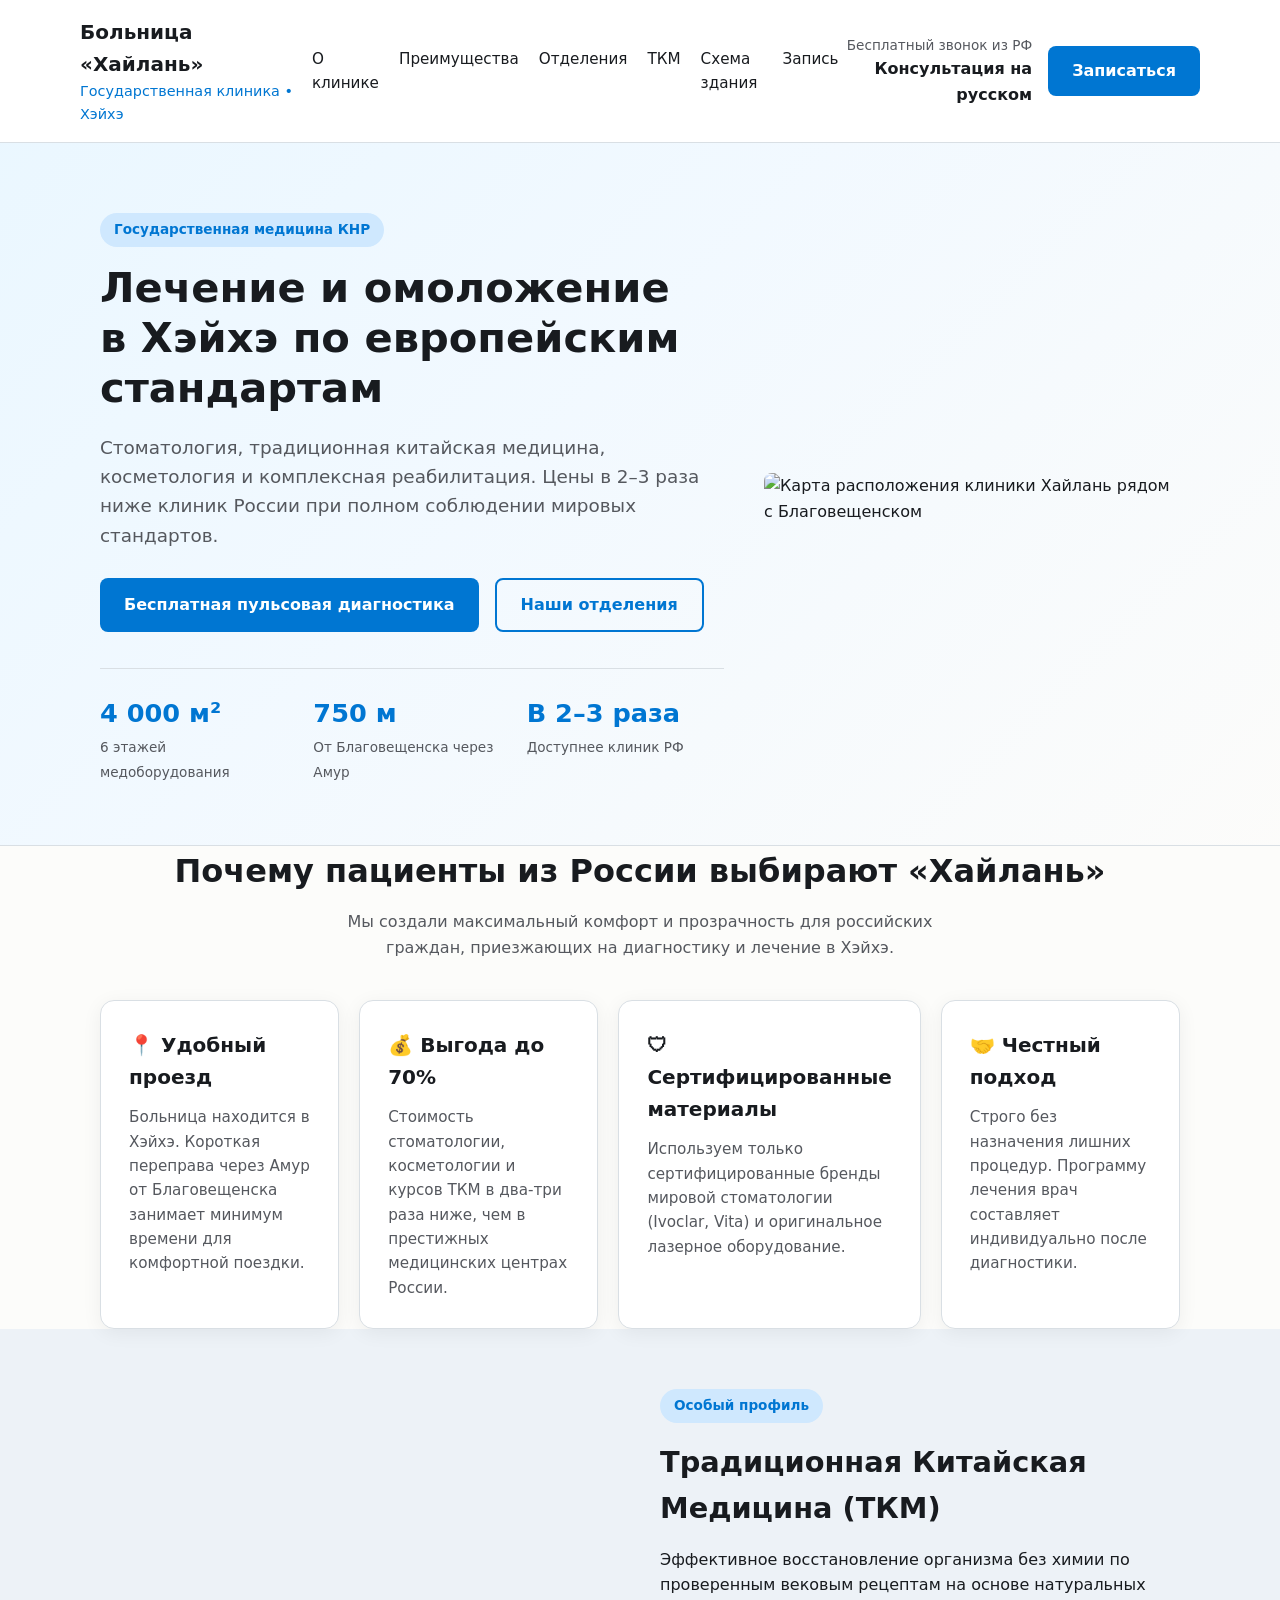
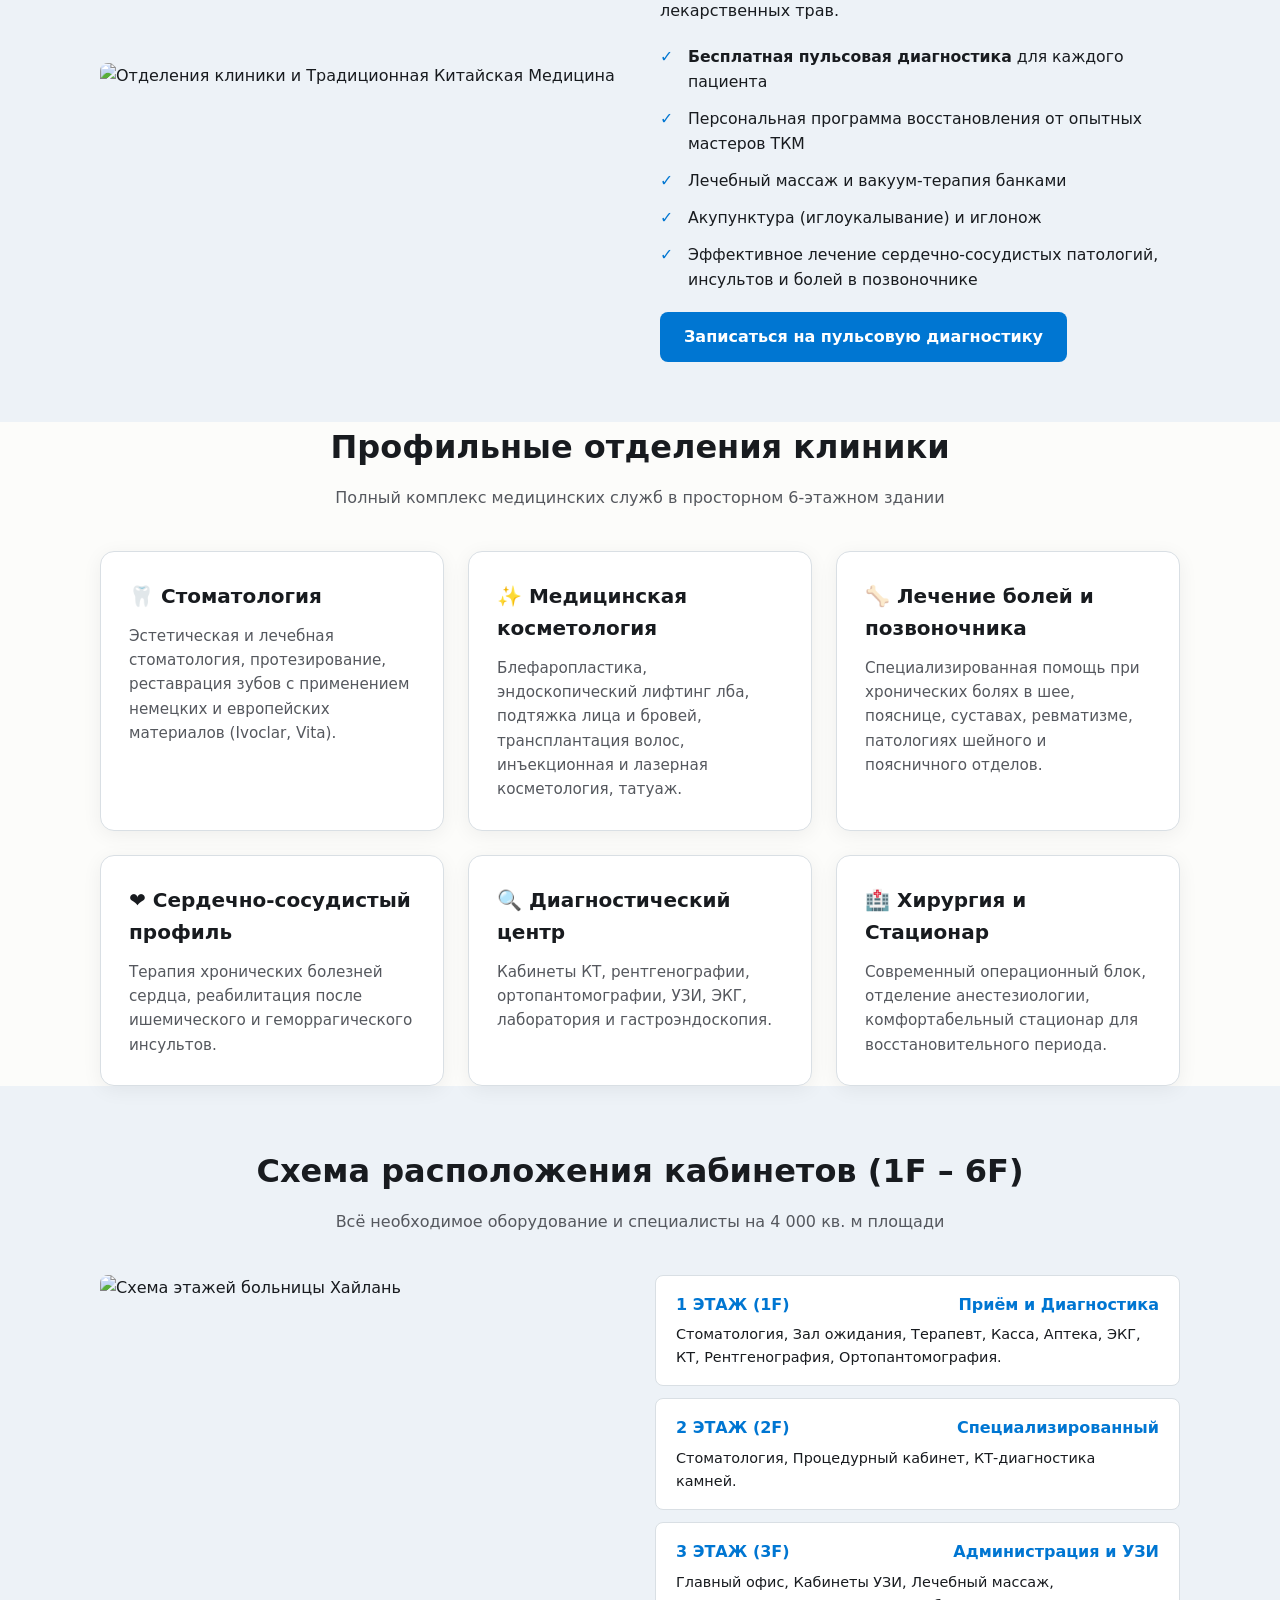
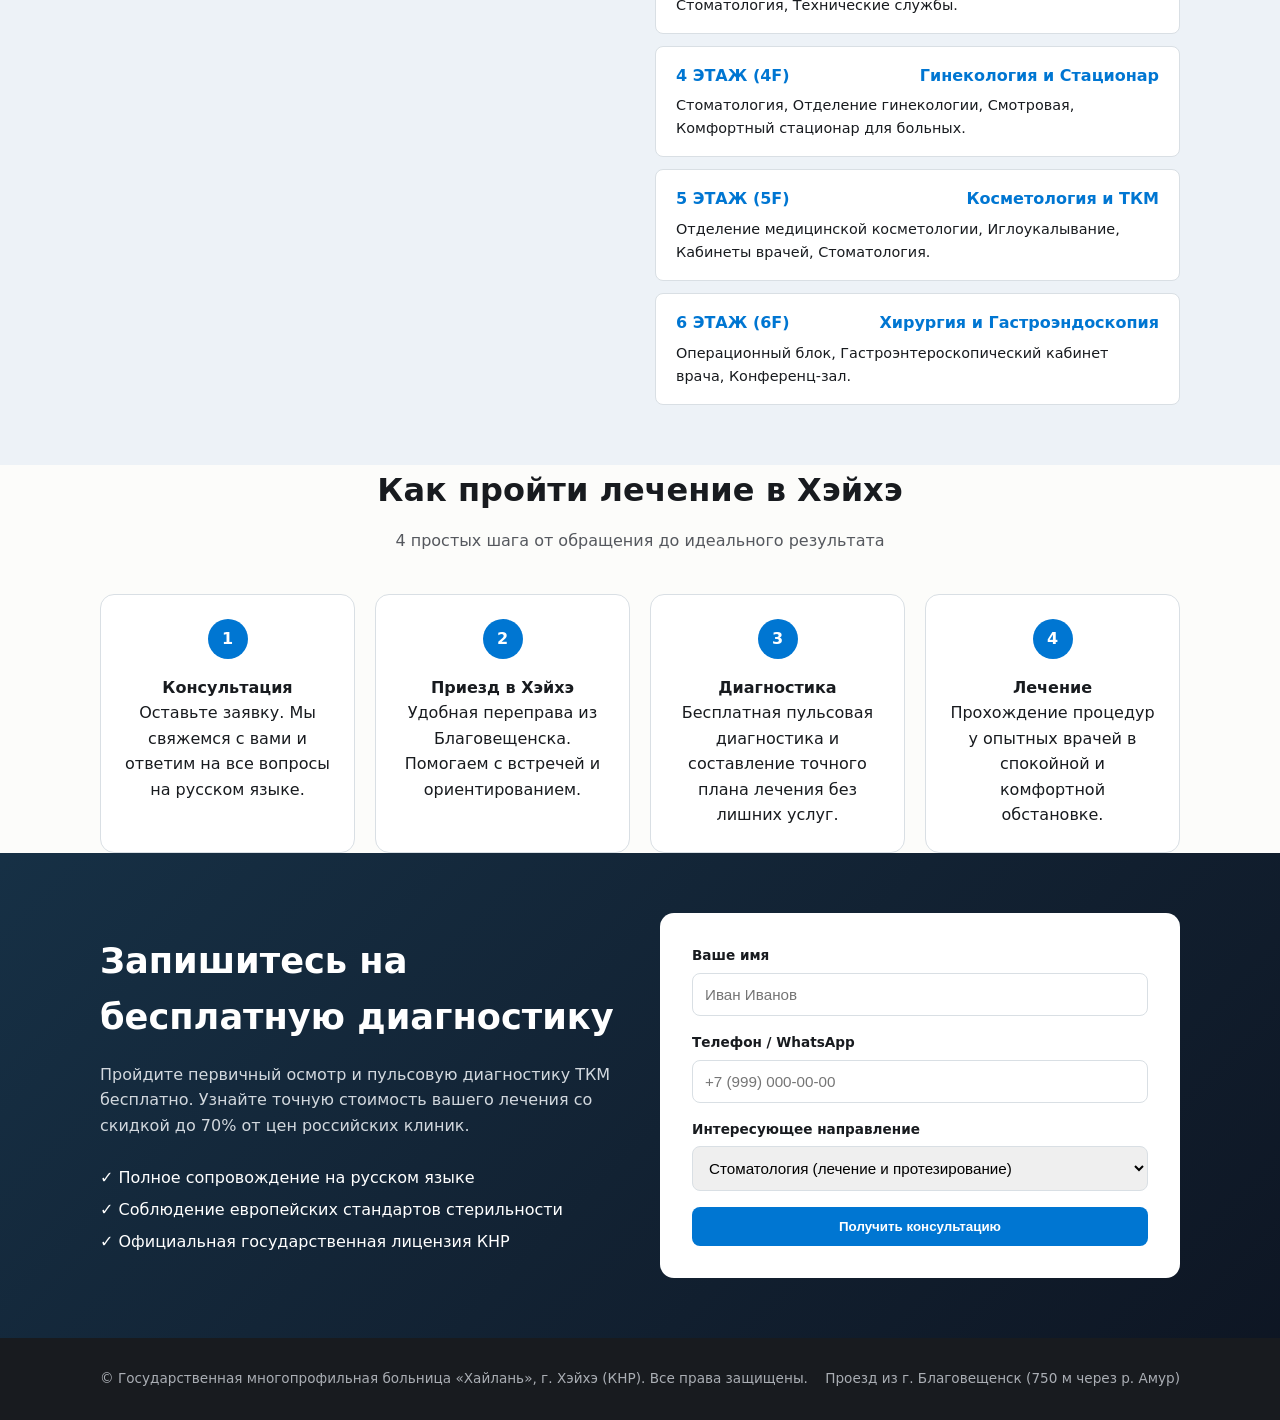
==== index.html @ 1e78b034 "initional commit" ====
<!doctype html>
<html lang="ru">
<head>
  <meta charset="utf-8">
  <meta name="viewport" content="width=device-width, initial-scale=1">
  <title>Государственная больница «Хайлань» — Лечение и косметология в Хэйхэ (Китай)</title>
  <meta name="description" content="Многопрофильная государственная клиника Хайлань в Хэйхэ. Лечение зубов, традиционная китайская медицина, косметология и реабилитация. В 2-3 раза дешевле клиник России.">
  <style>
    :root {
      --p-accent: oklch(0.55 0.18 245);
      --p-accent-hover: oklch(0.48 0.18 245);
      --p-neutral: oklch(0.27 0.01 260);
      --surface: oklch(0.99 0.002 95);
      --surface-card: oklch(1 0 0);
      --surface-2: oklch(0.96 0.008 245);
      --text: oklch(0.22 0.01 260);
      --text-muted: oklch(0.46 0.01 260);
      --border: oklch(0.90 0.01 245);
      --radius-sm: 8px;
      --radius: 14px;
      --shadow: 0 4px 20px rgba(0, 0, 0, 0.06);
    }

    * { box-sizing: border-box; margin: 0; padding: 0; }
    html { scroll-behavior: smooth; }
    body { font: 16px/1.6 system-ui, -apple-system, BlinkMacSystemFont, "Segoe UI", Roboto, sans-serif; color: var(--text); background: var(--surface); -webkit-font-smoothing: antialiased; }
    img { max-width: 100%; height: auto; display: block; border-radius: var(--radius-sm); }
    a { color: var(--p-accent); text-decoration: none; transition: color 0.2s; }
    a:hover { color: var(--p-accent-hover); }

    .wrap { max-width: 1120px; margin: 0 auto; padding: 0 20px; }

    /* Buttons */
    .btn { display: inline-flex; align-items: center; justify-content: center; padding: 12px 24px; font-weight: 600; border-radius: var(--radius-sm); border: none; cursor: pointer; transition: all 0.2s ease; text-align: center; }
    .btn-primary { background: var(--p-accent); color: #fff; }
    .btn-primary:hover { background: var(--p-accent-hover); color: #fff; }
    .btn-outline { background: transparent; border: 2px solid var(--p-accent); color: var(--p-accent); }
    .btn-outline:hover { background: var(--p-accent); color: #fff; }

    /* Header */
    header.site-header { background: var(--surface-card); border-bottom: 1px solid var(--border); position: sticky; top: 0; z-index: 100; }
    .header-content { display: flex; align-items: center; justify-content: space-between; padding: 16px 0; }
    .logo { font-size: 1.25rem; font-weight: 700; color: var(--text); }
    .logo span { color: var(--p-accent); font-size: 0.9rem; display: block; font-weight: 500; }
    nav.nav-links { display: flex; gap: 20px; font-size: 0.95rem; font-weight: 500; }
    nav.nav-links a { color: var(--text); }
    nav.nav-links a:hover { color: var(--p-accent); }
    .header-actions { display: flex; align-items: center; gap: 16px; }
    .header-contact { text-align: right; font-size: 0.85rem; color: var(--text-muted); }
    .header-contact strong { color: var(--text); display: block; font-size: 1rem; }

    /* Sections */
    section { padding: 60px 0; }
    .section-title { text-align: center; margin-bottom: 40px; }
    .section-title h2 { font-size: 2rem; margin-bottom: 12px; }
    .section-title p { color: var(--text-muted); max-width: 65ch; margin: 0 auto; }

    /* Hero */
    .hero { background: linear-gradient(135deg, oklch(0.97 0.02 245) 0%, var(--surface) 100%); padding: 70px 0 60px; border-bottom: 1px solid var(--border); }
    .hero-grid { display: grid; grid-template-columns: 1.2fr 0.8fr; gap: 40px; align-items: center; }
    .hero-badge { display: inline-block; padding: 6px 14px; background: oklch(0.92 0.04 245); color: var(--p-accent); font-weight: 600; font-size: 0.85rem; border-radius: 20px; margin-bottom: 16px; }
    .hero h1 { font-size: 2.6rem; line-height: 1.2; margin-bottom: 20px; text-wrap: balance; }
    .hero p.lead { font-size: 1.15rem; color: var(--text-muted); margin-bottom: 28px; }
    .hero-stats { display: grid; grid-template-columns: repeat(3, 1fr); gap: 16px; margin-top: 36px; padding-top: 24px; border-top: 1px solid var(--border); }
    .stat-item strong { display: block; font-size: 1.6rem; color: var(--p-accent); }
    .stat-item span { font-size: 0.85rem; color: var(--text-muted); }

    /* Features Grid */
    .grid-2 { display: grid; grid-template-columns: repeat(2, 1fr); gap: 30px; }
    .grid-3 { display: grid; grid-template-columns: repeat(3, 1fr); gap: 24px; }
    .grid-4 { display: grid; grid-template-columns: repeat(4, 1fr); gap: 20px; }

    .card { background: var(--surface-card); padding: 28px; border-radius: var(--radius); border: 1px solid var(--border); box-shadow: var(--shadow); }
    .card h3 { font-size: 1.25rem; margin-bottom: 12px; }
    .card p { color: var(--text-muted); font-size: 0.95rem; }

    /* Feature Highlight */
    .bg-light { background: var(--surface-2); }
    .feature-box { display: grid; grid-template-columns: 1fr 1fr; gap: 40px; align-items: center; }
    .feature-content h3 { font-size: 1.8rem; margin-bottom: 16px; }
    .feature-list { list-style: none; margin: 20px 0; }
    .feature-list li { position: relative; padding-left: 28px; margin-bottom: 12px; font-size: 0.98rem; }
    .feature-list li::before { content: "✓"; position: absolute; left: 0; top: 0; color: var(--p-accent); font-weight: bold; }

    /* Departments Tag List */
    .dept-tags { display: flex; flex-wrap: wrap; gap: 10px; margin-top: 16px; }
    .dept-tag { background: var(--surface-2); border: 1px solid var(--border); padding: 8px 14px; border-radius: 20px; font-size: 0.9rem; font-weight: 500; }

    /* Floor Accordion / Scheme */
    .floors-container { display: grid; grid-template-columns: 1fr 1fr; gap: 30px; align-items: start; }
    .floor-list { display: flex; flex-direction: column; gap: 12px; }
    .floor-item { background: var(--surface-card); border: 1px solid var(--border); border-radius: var(--radius-sm); padding: 16px 20px; }
    .floor-item header { display: flex; justify-content: space-between; align-items: center; font-weight: 700; color: var(--p-accent); margin-bottom: 6px; }
    .floor-item p { font-size: 0.9rem; color: var(--text); }

    /* Process Steps */
    .steps { display: grid; grid-template-columns: repeat(4, 1fr); gap: 20px; }
    .step-card { background: var(--surface-card); border: 1px solid var(--border); padding: 24px; border-radius: var(--radius); text-align: center; position: relative; }
    .step-num { width: 40px; height: 40px; background: var(--p-accent); color: #fff; font-weight: 700; border-radius: 50%; display: flex; align-items: center; justify-content: center; margin: 0 auto 16px; }

    /* CTA Form */
    .cta-section { background: linear-gradient(135deg, oklch(0.30 0.05 245) 0%, oklch(0.20 0.03 260) 100%); color: #fff; }
    .cta-grid { display: grid; grid-template-columns: 1fr 1fr; gap: 40px; align-items: center; }
    .cta-text h2 { font-size: 2.2rem; margin-bottom: 16px; color: #fff; }
    .cta-text p { color: oklch(0.88 0.01 245); margin-bottom: 24px; }
    .cta-form { background: #fff; color: var(--text); padding: 32px; border-radius: var(--radius); }
    .form-group { margin-bottom: 16px; }
    .form-group label { display: block; font-size: 0.85rem; font-weight: 600; margin-bottom: 6px; }
    .form-group input, .form-group select, .form-group textarea { width: 100%; padding: 12px; border: 1px solid var(--border); border-radius: var(--radius-sm); font-size: 0.95rem; }
    
    /* Footer */
    footer { background: var(--text); color: oklch(0.75 0.01 260); padding: 30px 0; font-size: 0.85rem; }
    .footer-content { display: flex; justify-content: space-between; align-items: center; }

    /* Responsive */
    @media (max-width: 900px) {
      .hero-grid, .feature-box, .floors-container, .cta-grid, .grid-2, .grid-3, .grid-4, .steps { grid-template-columns: 1fr; }
      nav.nav-links { display: none; }
      .hero h1 { font-size: 2rem; }
      .hero-stats { grid-template-columns: 1fr; text-align: center; }
    }
  </style>
</head>
<body>

  <!-- Header -->
  <header class="site-header">
    <div class="wrap header-content">
      <div class="logo">
        Больница «Хайлань»
        <span>Государственная клиника • Хэйхэ</span>
      </div>
      <nav class="nav-links">
        <a href="#about">О клинике</a>
        <a href="#advantages">Преимущества</a>
        <a href="#departments">Отделения</a>
        <a href="#tcm">ТКМ</a>
        <a href="#floors">Схема здания</a>
        <a href="#contact">Запись</a>
      </nav>
      <div class="header-actions">
        <div class="header-contact">
          <span>Бесплатный звонок из РФ</span>
          <strong>Консультация на русском</strong>
        </div>
        <a href="#contact" class="btn btn-primary">Записаться</a>
      </div>
    </div>
  </header>

  <main>
    <!-- Hero Section -->
    <section class="hero">
      <div class="wrap hero-grid">
        <div class="hero-text">
          <span class="hero-badge">Государственная медицина КНР</span>
          <h1>Лечение и омоложение в Хэйхэ по европейским стандартам</h1>
          <p class="lead">Стоматология, традиционная китайская медицина, косметология и комплексная реабилитация. Цены в 2–3 раза ниже клиник России при полном соблюдении мировых стандартов.</p>
          <div style="display: flex; gap: 16px; flex-wrap: wrap;">
            <a href="#contact" class="btn btn-primary">Бесплатная пульсовая диагностика</a>
            <a href="#departments" class="btn btn-outline">Наши отделения</a>
          </div>
          <div class="hero-stats">
            <div class="stat-item">
              <strong>4 000 м²</strong>
              <span>6 этажей медоборудования</span>
            </div>
            <div class="stat-item">
              <strong>750 м</strong>
              <span>От Благовещенска через Амур</span>
            </div>
            <div class="stat-item">
              <strong>В 2–3 раза</strong>
              <span>Доступнее клиник РФ</span>
            </div>
          </div>
        </div>
        <div class="hero-media">
          <img src="img/map-750.jpg" alt="Карта расположения клиники Хайлань рядом с Благовещенском">
        </div>
      </div>
    </section>

    <!-- Advantages -->
    <section id="advantages" class="wrap">
      <div class="section-title">
        <h2>Почему пациенты из России выбирают «Хайлань»</h2>
        <p>Мы создали максимальный комфорт и прозрачность для российских граждан, приезжающих на диагностику и лечение в Хэйхэ.</p>
      </div>
      <div class="grid-4">
        <div class="card">
          <h3>📍 Удобный проезд</h3>
          <p>Больница находится в Хэйхэ. Короткая переправа через Амур от Благовещенска занимает минимум времени для комфортной поездки.</p>
        </div>
        <div class="card">
          <h3>💰 Выгода до 70%</h3>
          <p>Стоимость стоматологии, косметологии и курсов ТКМ в два-три раза ниже, чем в престижных медицинских центрах России.</p>
        </div>
        <div class="card">
          <h3>🛡 Сертифицированные материалы</h3>
          <p>Используем только сертифицированные бренды мировой стоматологии (Ivoclar, Vita) и оригинальное лазерное оборудование.</p>
        </div>
        <div class="card">
          <h3>🤝 Честный подход</h3>
          <p>Строго без назначения лишних процедур. Программу лечения врач составляет индивидуально после диагностики.</p>
        </div>
      </div>
    </section>

    <!-- TCM Feature -->
    <section id="tcm" class="bg-light">
      <div class="wrap feature-box">
        <div class="feature-media">
          <img src="img/departments-list.jpg" alt="Отделения клиники и Традиционная Китайская Медицина">
        </div>
        <div class="feature-content">
          <span class="hero-badge">Особый профиль</span>
          <h3>Традиционная Китайская Медицина (ТКМ)</h3>
          <p>Эффективное восстановление организма без химии по проверенным вековым рецептам на основе натуральных лекарственных трав.</p>
          <ul class="feature-list">
            <li><strong>Бесплатная пульсовая диагностика</strong> для каждого пациента</li>
            <li>Персональная программа восстановления от опытных мастеров ТКМ</li>
            <li>Лечебный массаж и вакуум-терапия банками</li>
            <li>Акупунктура (иглоукалывание) и иглонож</li>
            <li>Эффективное лечение сердечно-сосудистых патологий, инсультов и болей в позвоночнике</li>
          </ul>
          <a href="#contact" class="btn btn-primary">Записаться на пульсовую диагностику</a>
        </div>
      </div>
    </section>

    <!-- Departments -->
    <section id="departments" class="wrap">
      <div class="section-title">
        <h2>Профильные отделения клиники</h2>
        <p>Полный комплекс медицинских служб в просторном 6-этажном здании</p>
      </div>
      <div class="grid-3">
        <div class="card">
          <h3>🦷 Стоматология</h3>
          <p>Эстетическая и лечебная стоматология, протезирование, реставрация зубов с применением немецких и европейских материалов (Ivoclar, Vita).</p>
        </div>
        <div class="card">
          <h3>✨ Медицинская косметология</h3>
          <p>Блефаропластика, эндоскопический лифтинг лба, подтяжка лица и бровей, трансплантация волос, инъекционная и лазерная косметология, татуаж.</p>
        </div>
        <div class="card">
          <h3>🦴 Лечение болей и позвоночника</h3>
          <p>Специализированная помощь при хронических болях в шее, пояснице, суставах, ревматизме, патологиях шейного и поясничного отделов.</p>
        </div>
        <div class="card">
          <h3>❤️ Сердечно-сосудистый профиль</h3>
          <p>Терапия хронических болезней сердца, реабилитация после ишемического и геморрагического инсультов.</p>
        </div>
        <div class="card">
          <h3>🔍 Диагностический центр</h3>
          <p>Кабинеты КТ, рентгенографии, ортопантомографии, УЗИ, ЭКГ, лаборатория и гастроэндоскопия.</p>
        </div>
        <div class="card">
          <h3>🏥 Хирургия и Стационар</h3>
          <p>Современный операционный блок, отделение анестезиологии, комфортабельный стационар для восстановительного периода.</p>
        </div>
      </div>
    </section>

    <!-- Building Floor Scheme -->
    <section id="floors" class="bg-light">
      <div class="wrap">
        <div class="section-title">
          <h2>Схема расположения кабинетов (1F – 6F)</h2>
          <p>Всё необходимое оборудование и специалисты на 4 000 кв. м площади</p>
        </div>
        <div class="floors-container">
          <div class="floor-media">
            <img src="img/floors.jpg" alt="Схема этажей больницы Хайлань">
          </div>
          <div class="floor-list">
            <div class="floor-item">
              <header><span>1 ЭТАЖ (1F)</span><span>Приём и Диагностика</span></header>
              <p>Стоматология, Зал ожидания, Терапевт, Касса, Аптека, ЭКГ, КТ, Рентгенография, Ортопантомография.</p>
            </div>
            <div class="floor-item">
              <header><span>2 ЭТАЖ (2F)</span><span>Специализированный</span></header>
              <p>Стоматология, Процедурный кабинет, КТ-диагностика камней.</p>
            </div>
            <div class="floor-item">
              <header><span>3 ЭТАЖ (3F)</span><span>Администрация и УЗИ</span></header>
              <p>Главный офис, Кабинеты УЗИ, Лечебный массаж, Стоматология, Технические службы.</p>
            </div>
            <div class="floor-item">
              <header><span>4 ЭТАЖ (4F)</span><span>Гинекология и Стационар</span></header>
              <p>Стоматология, Отделение гинекологии, Смотровая, Комфортный стационар для больных.</p>
            </div>
            <div class="floor-item">
              <header><span>5 ЭТАЖ (5F)</span><span>Косметология и ТКМ</span></header>
              <p>Отделение медицинской косметологии, Иглоукалывание, Кабинеты врачей, Стоматология.</p>
            </div>
            <div class="floor-item">
              <header><span>6 ЭТАЖ (6F)</span><span>Хирургия и Гастроэндоскопия</span></header>
              <p>Операционный блок, Гастроэнтероскопический кабинет врача, Конференц-зал.</p>
            </div>
          </div>
        </div>
      </div>
    </section>

    <!-- Travel Steps -->
    <section class="wrap">
      <div class="section-title">
        <h2>Как пройти лечение в Хэйхэ</h2>
        <p>4 простых шага от обращения до идеального результата</p>
      </div>
      <div class="steps">
        <div class="step-card">
          <div class="step-num">1</div>
          <h4>Консультация</h4>
          <p>Оставьте заявку. Мы свяжемся с вами и ответим на все вопросы на русском языке.</p>
        </div>
        <div class="step-card">
          <div class="step-num">2</div>
          <h4>Приезд в Хэйхэ</h4>
          <p>Удобная переправа из Благовещенска. Помогаем с встречей и ориентированием.</p>
        </div>
        <div class="step-card">
          <div class="step-num">3</div>
          <h4>Диагностика</h4>
          <p>Бесплатная пульсовая диагностика и составление точного плана лечения без лишних услуг.</p>
        </div>
        <div class="step-card">
          <div class="step-num">4</div>
          <h4>Лечение</h4>
          <p>Прохождение процедур у опытных врачей в спокойной и комфортной обстановке.</p>
        </div>
      </div>
    </section>

    <!-- Contact CTA -->
    <section id="contact" class="cta-section">
      <div class="wrap cta-grid">
        <div class="cta-text">
          <h2>Запишитесь на бесплатную диагностику</h2>
          <p>Пройдите первичный осмотр и пульсовую диагностику ТКМ бесплатно. Узнайте точную стоимость вашего лечения со скидкой до 70% от цен российских клиник.</p>
          <ul style="list-style: none; margin-top: 20px; line-height: 2;">
            <li>✓ Полное сопровождение на русском языке</li>
            <li>✓ Соблюдение европейских стандартов стерильности</li>
            <li>✓ Официальная государственная лицензия КНР</li>
          </ul>
        </div>
        <div class="cta-form">
          <form onsubmit="event.preventDefault(); alert('Спасибо за обращение! Мы свяжемся с вами в ближайшее время.');">
            <div class="form-group">
              <label for="name">Ваше имя</label>
              <input type="text" id="name" placeholder="Иван Иванов" required>
            </div>
            <div class="form-group">
              <label for="phone">Телефон / WhatsApp</label>
              <input type="tel" id="phone" placeholder="+7 (999) 000-00-00" required>
            </div>
            <div class="form-group">
              <label for="service">Интересующее направление</label>
              <select id="service">
                <option>Стоматология (лечение и протезирование)</option>
                <option>Традиционная китайская медицина (ТКМ)</option>
                <option>Медицинская косметология и пластика</option>
                <option>Лечение позвоночника и суставов</option>
                <option>Сердечно-сосудистая реабилитация</option>
                <option>Комплексная диагностика</option>
              </select>
            </div>
            <button type="submit" class="btn btn-primary" style="width: 100%;">Получить консультацию</button>
          </form>
        </div>
      </div>
    </section>
  </main>

  <!-- Footer -->
  <footer>
    <div class="wrap footer-content">
      <p>© Государственная многопрофильная больница «Хайлань», г. Хэйхэ (КНР). Все права защищены.</p>
      <p>Проезд из г. Благовещенск (750 м через р. Амур)</p>
    </div>
  </footer>

</body>
</html>
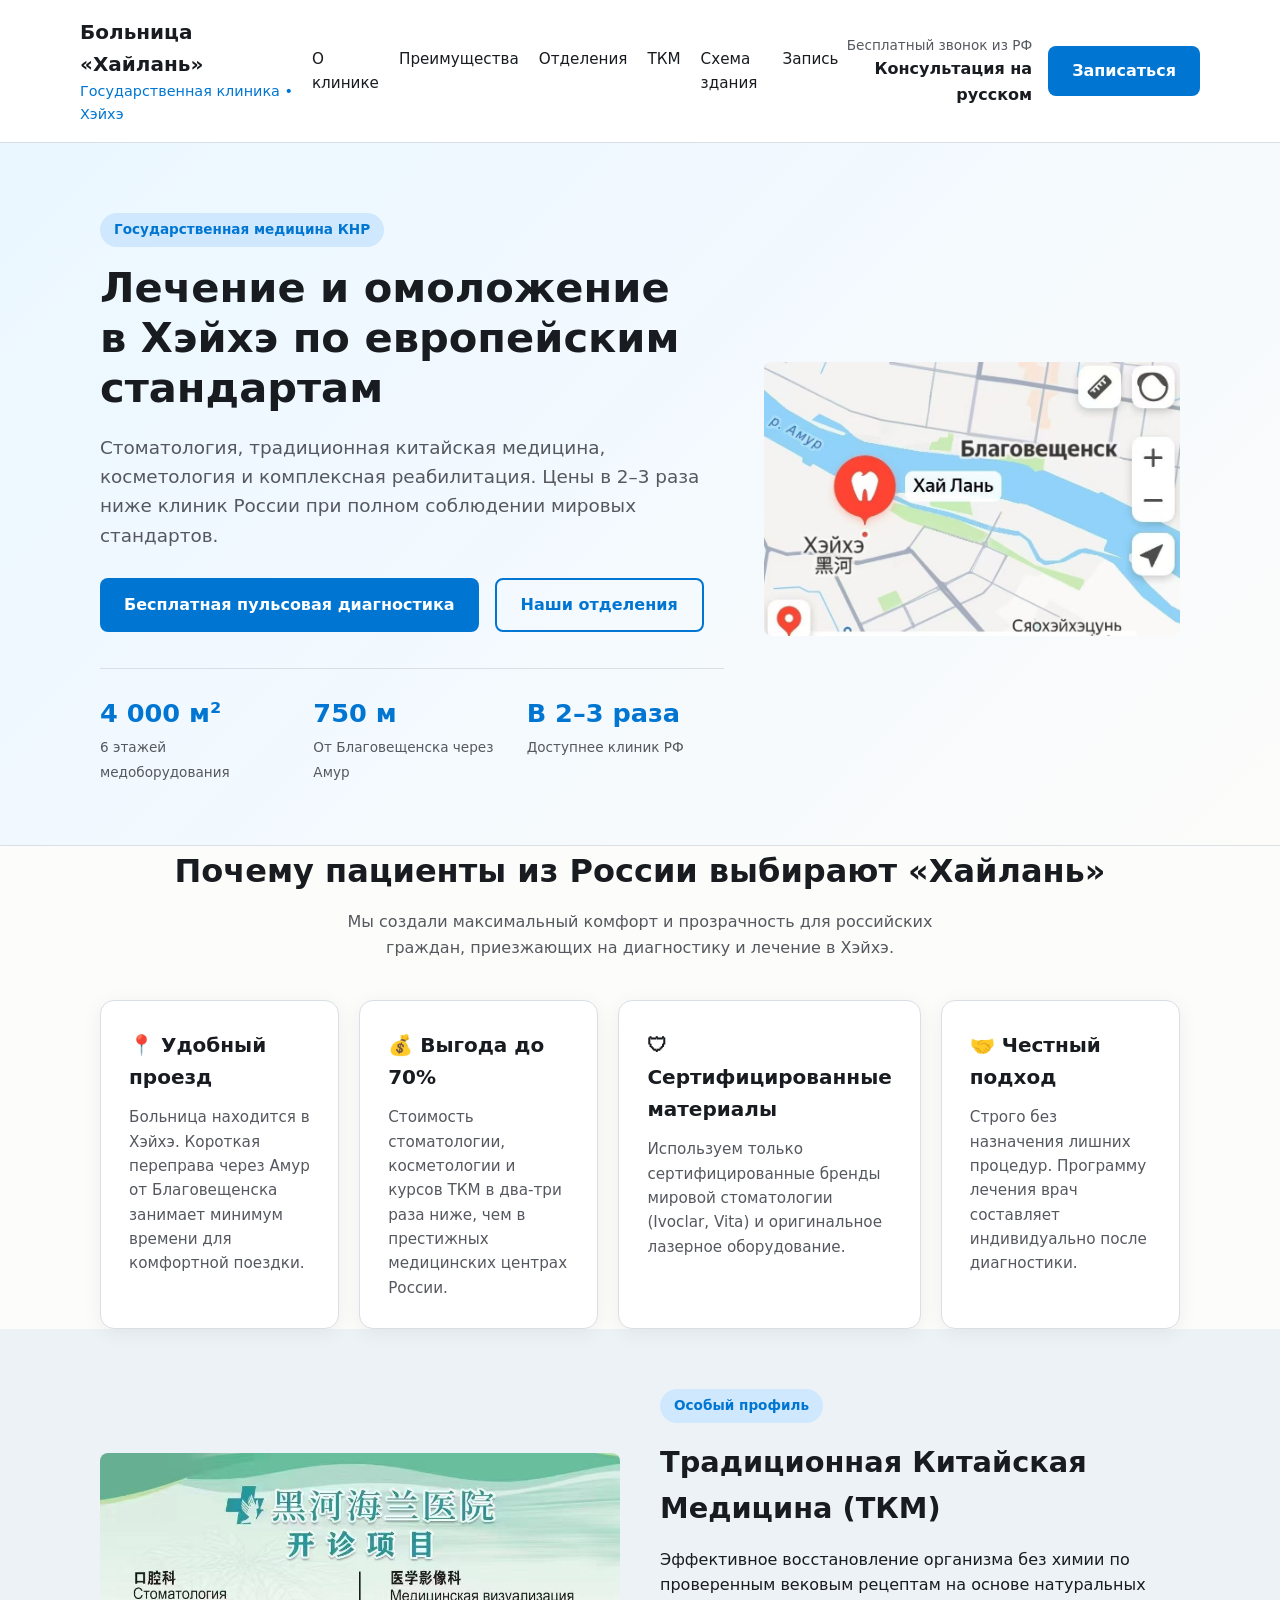
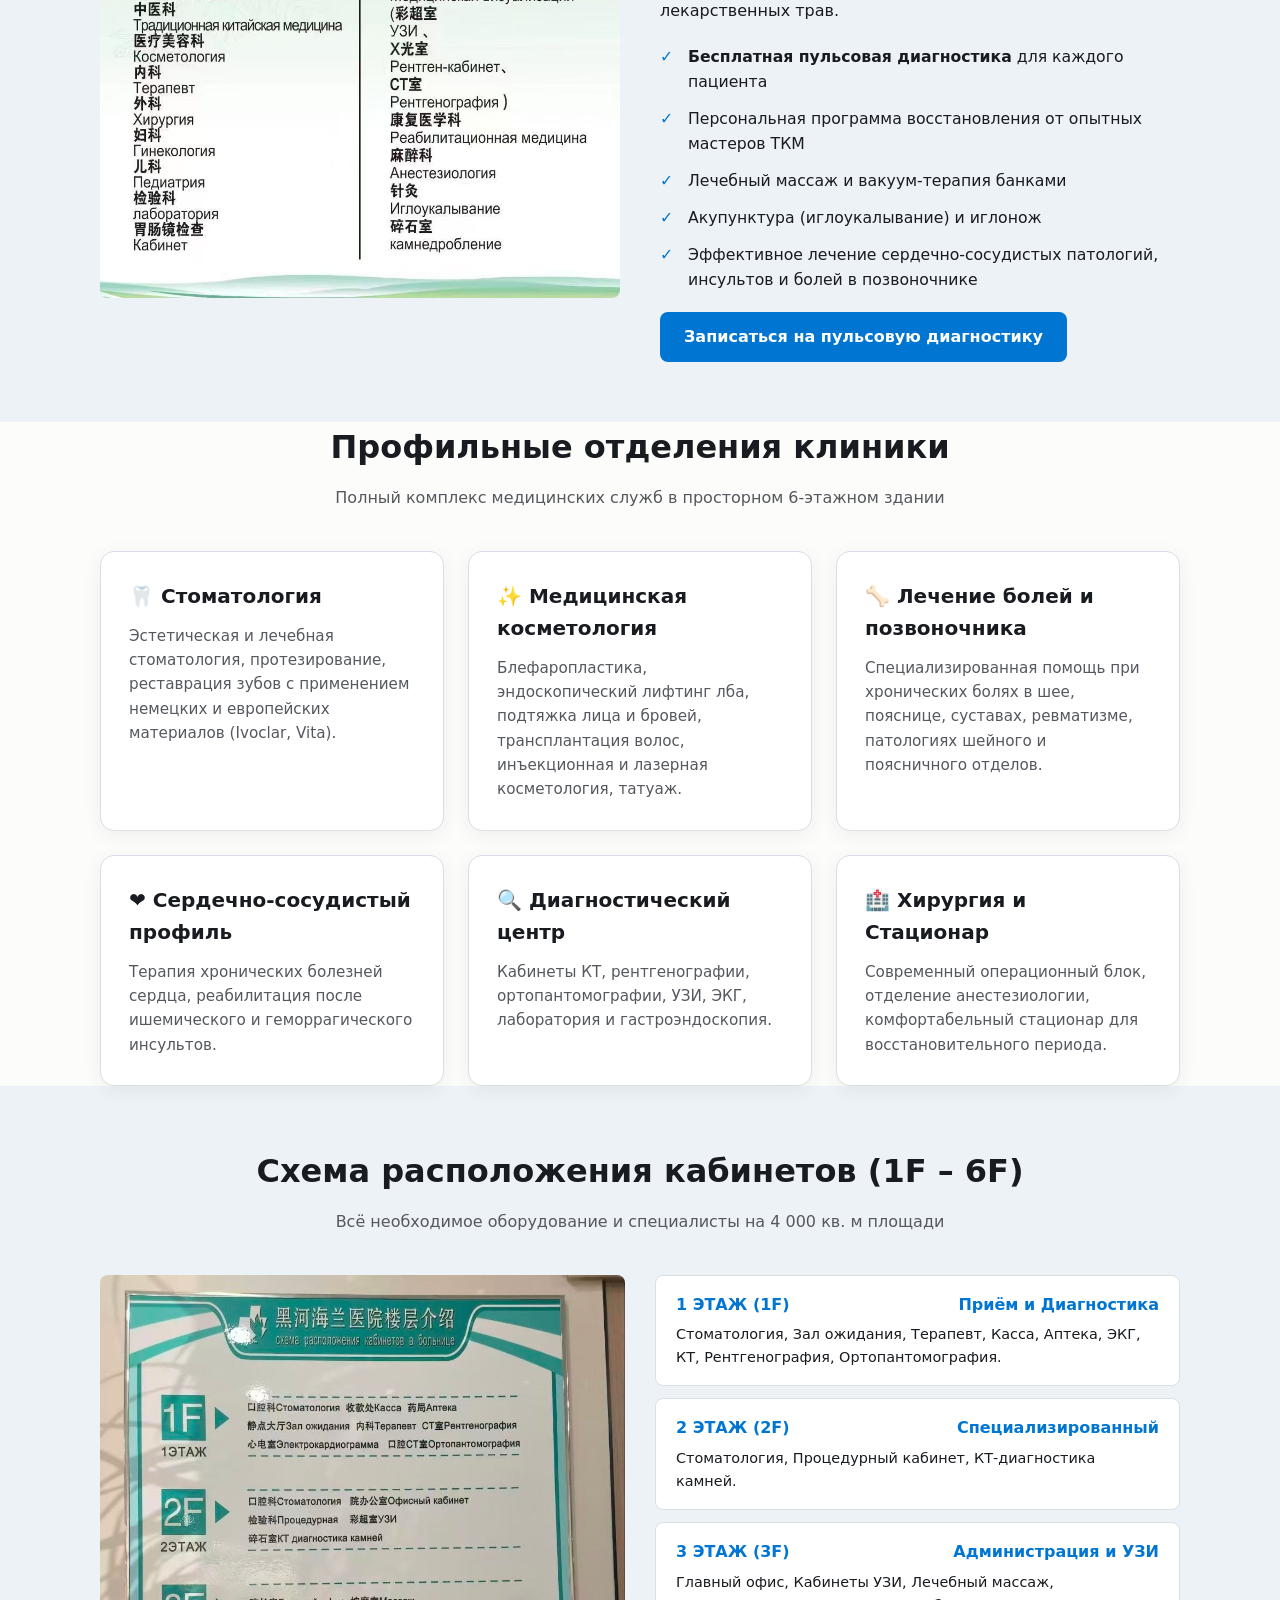
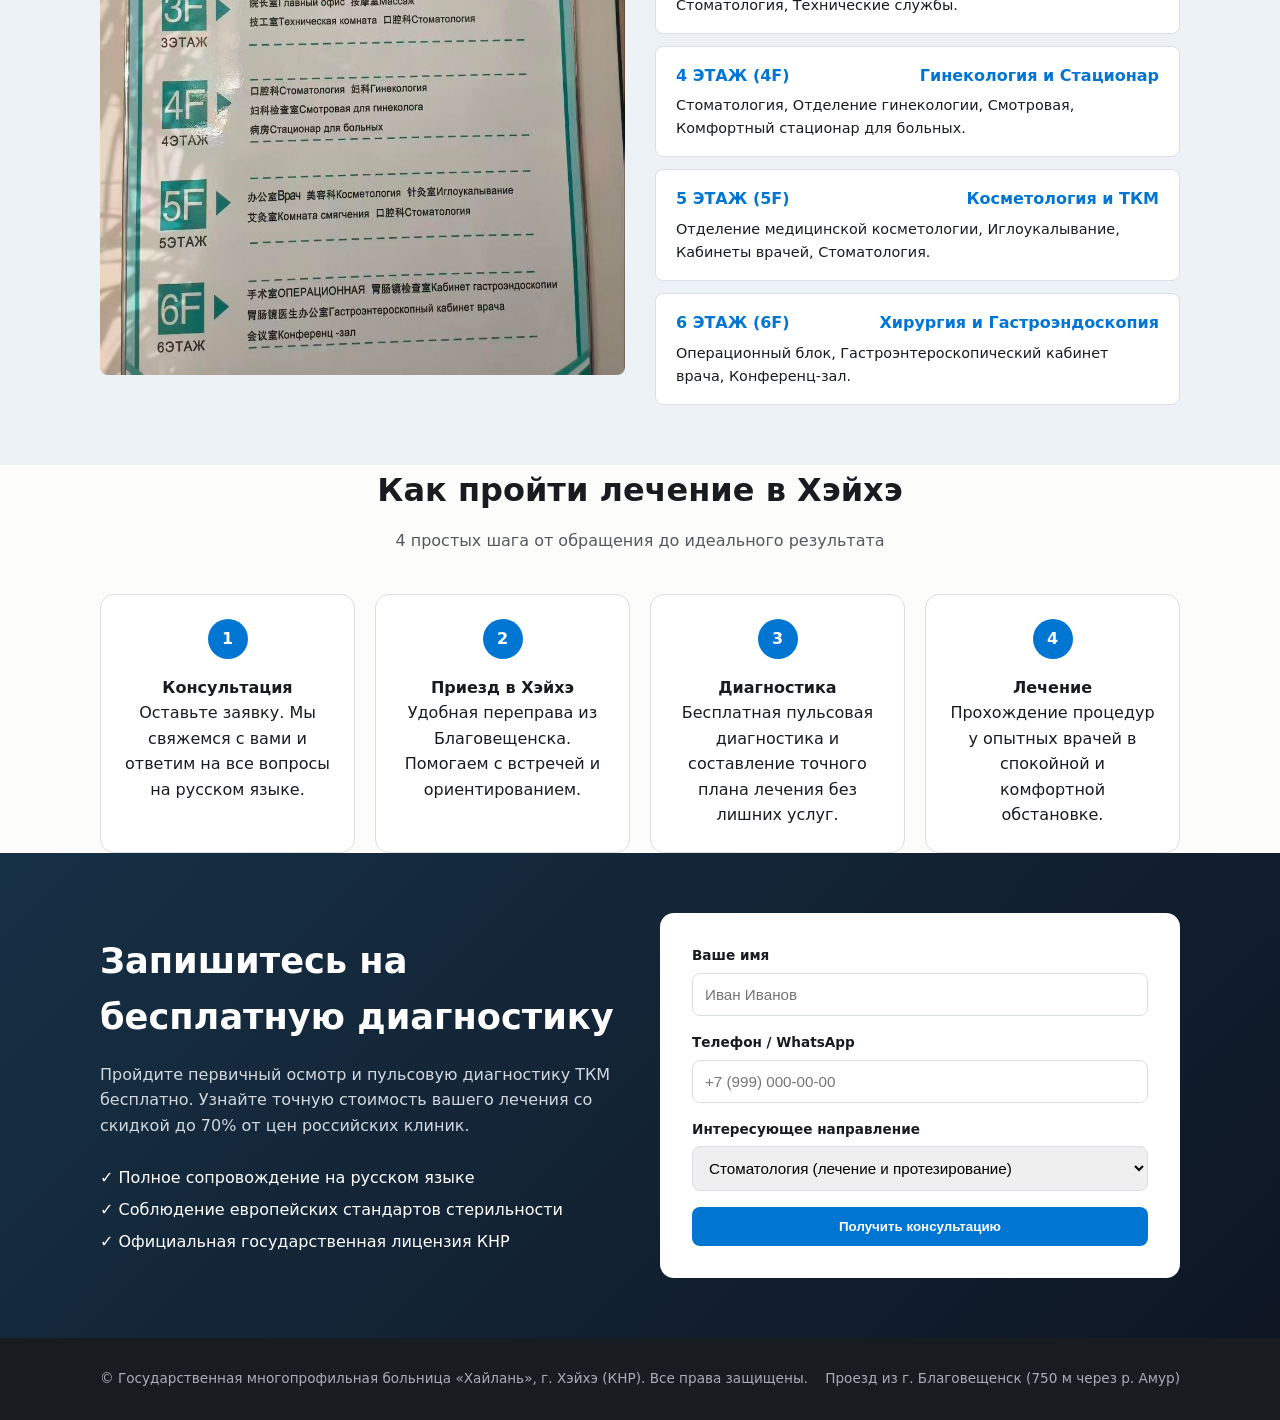
==== commit 8f89632f: "правка кода" ====
--- a/index.html
+++ b/index.html
@@ -176,7 +176,7 @@
           </div>
         </div>
         <div class="hero-media">
-          <img src="img/map-750.jpg" alt="Карта расположения клиники Хайлань рядом с Благовещенском">
+          <img src="assets/img/map-750.jpg" alt="Карта расположения клиники Хайлань рядом с Благовещенском">
         </div>
       </div>
     </section>
@@ -211,7 +211,7 @@
     <section id="tcm" class="bg-light">
       <div class="wrap feature-box">
         <div class="feature-media">
-          <img src="img/departments-list.jpg" alt="Отделения клиники и Традиционная Китайская Медицина">
+          <img src="assets/img/departments-list.jpg" alt="Отделения клиники и Традиционная Китайская Медицина">
         </div>
         <div class="feature-content">
           <span class="hero-badge">Особый профиль</span>
@@ -272,7 +272,7 @@
         </div>
         <div class="floors-container">
           <div class="floor-media">
-            <img src="img/floors.jpg" alt="Схема этажей больницы Хайлань">
+            <img src="assets/img/floors.jpg" alt="Схема этажей больницы Хайлань">
           </div>
           <div class="floor-list">
             <div class="floor-item">
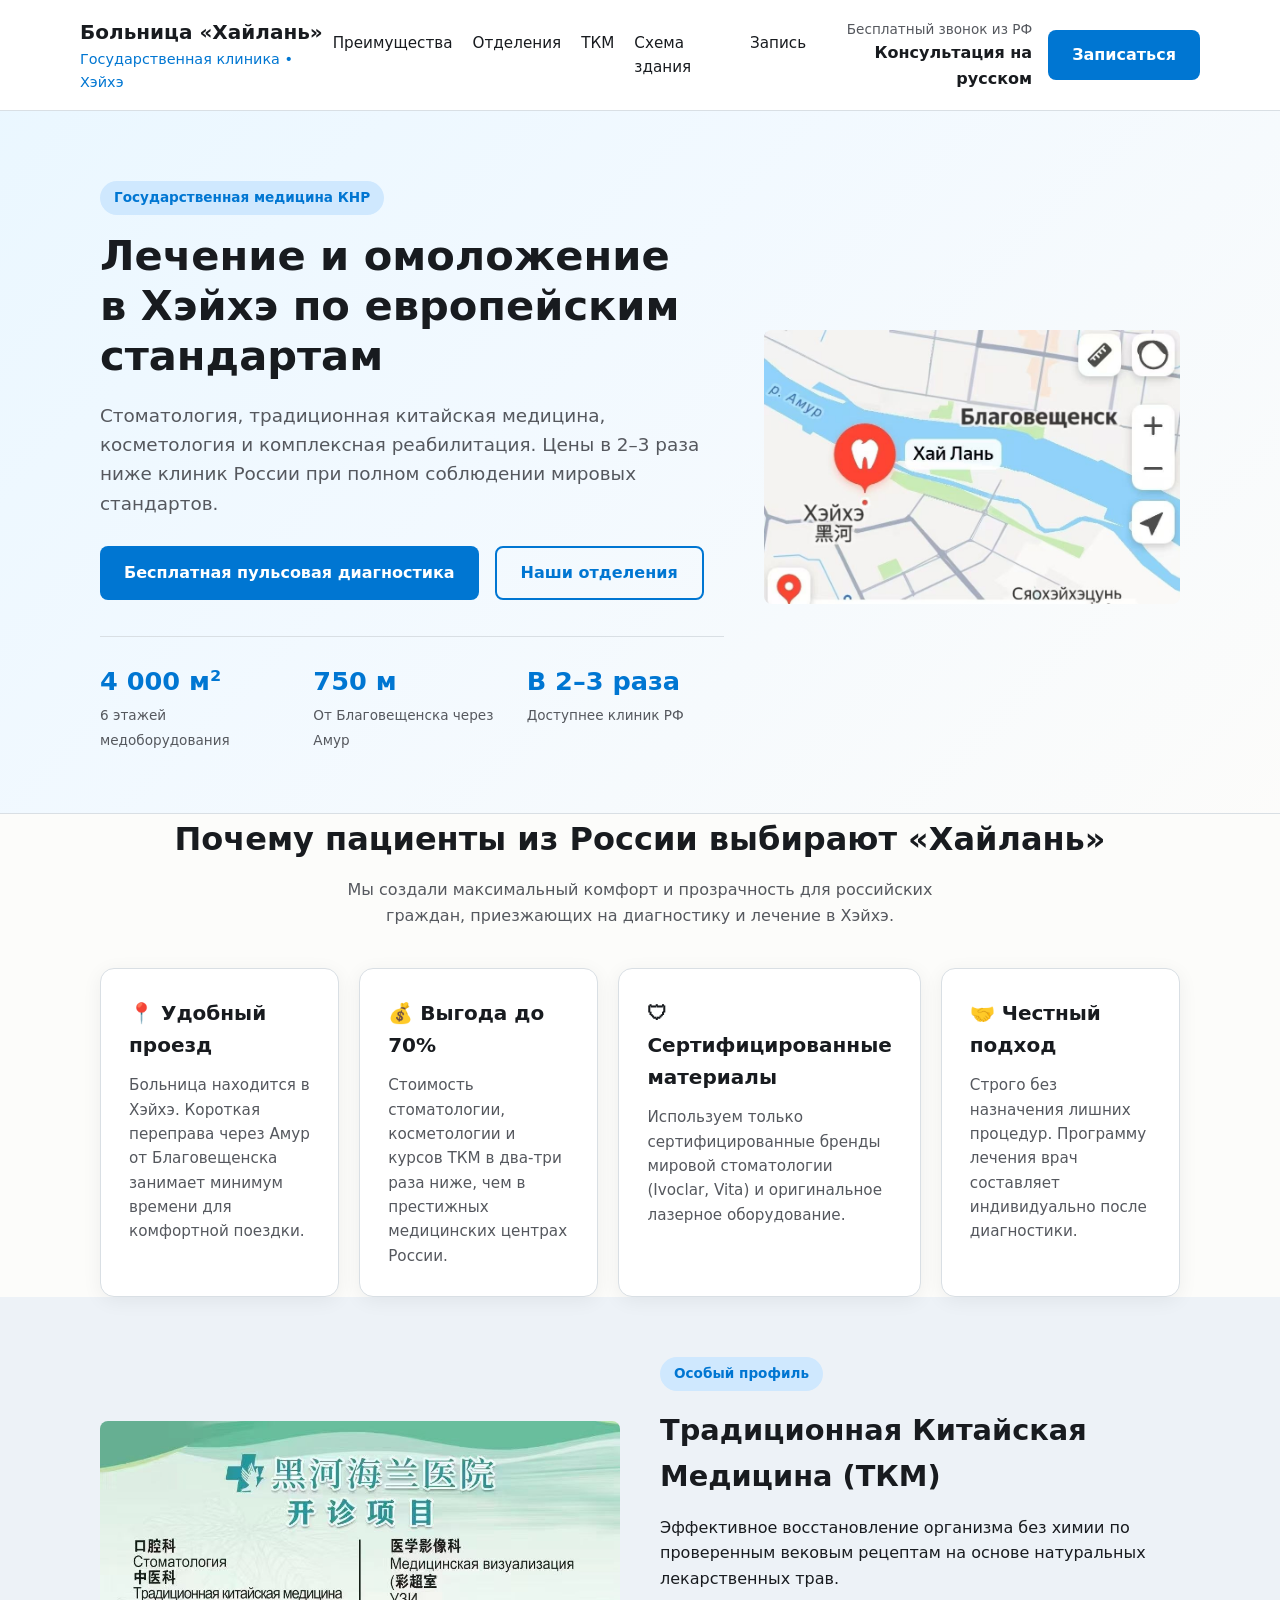
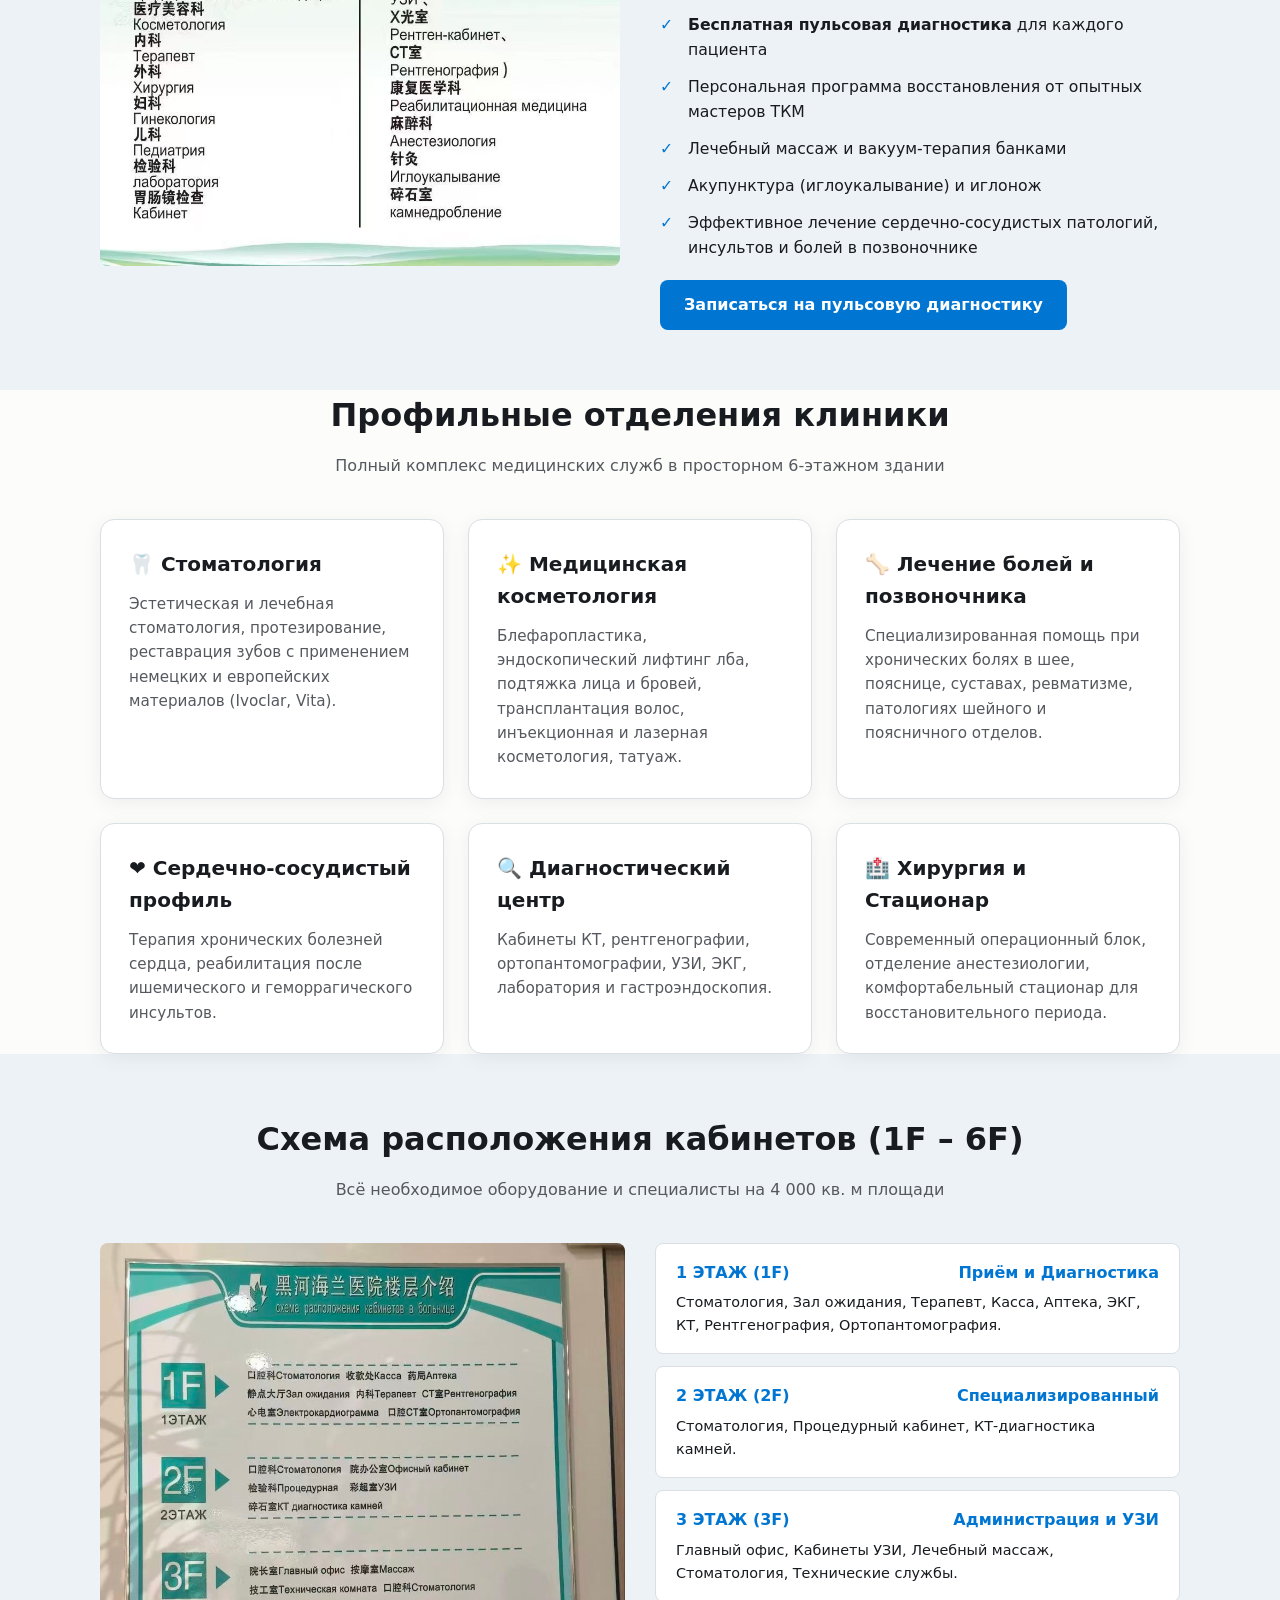
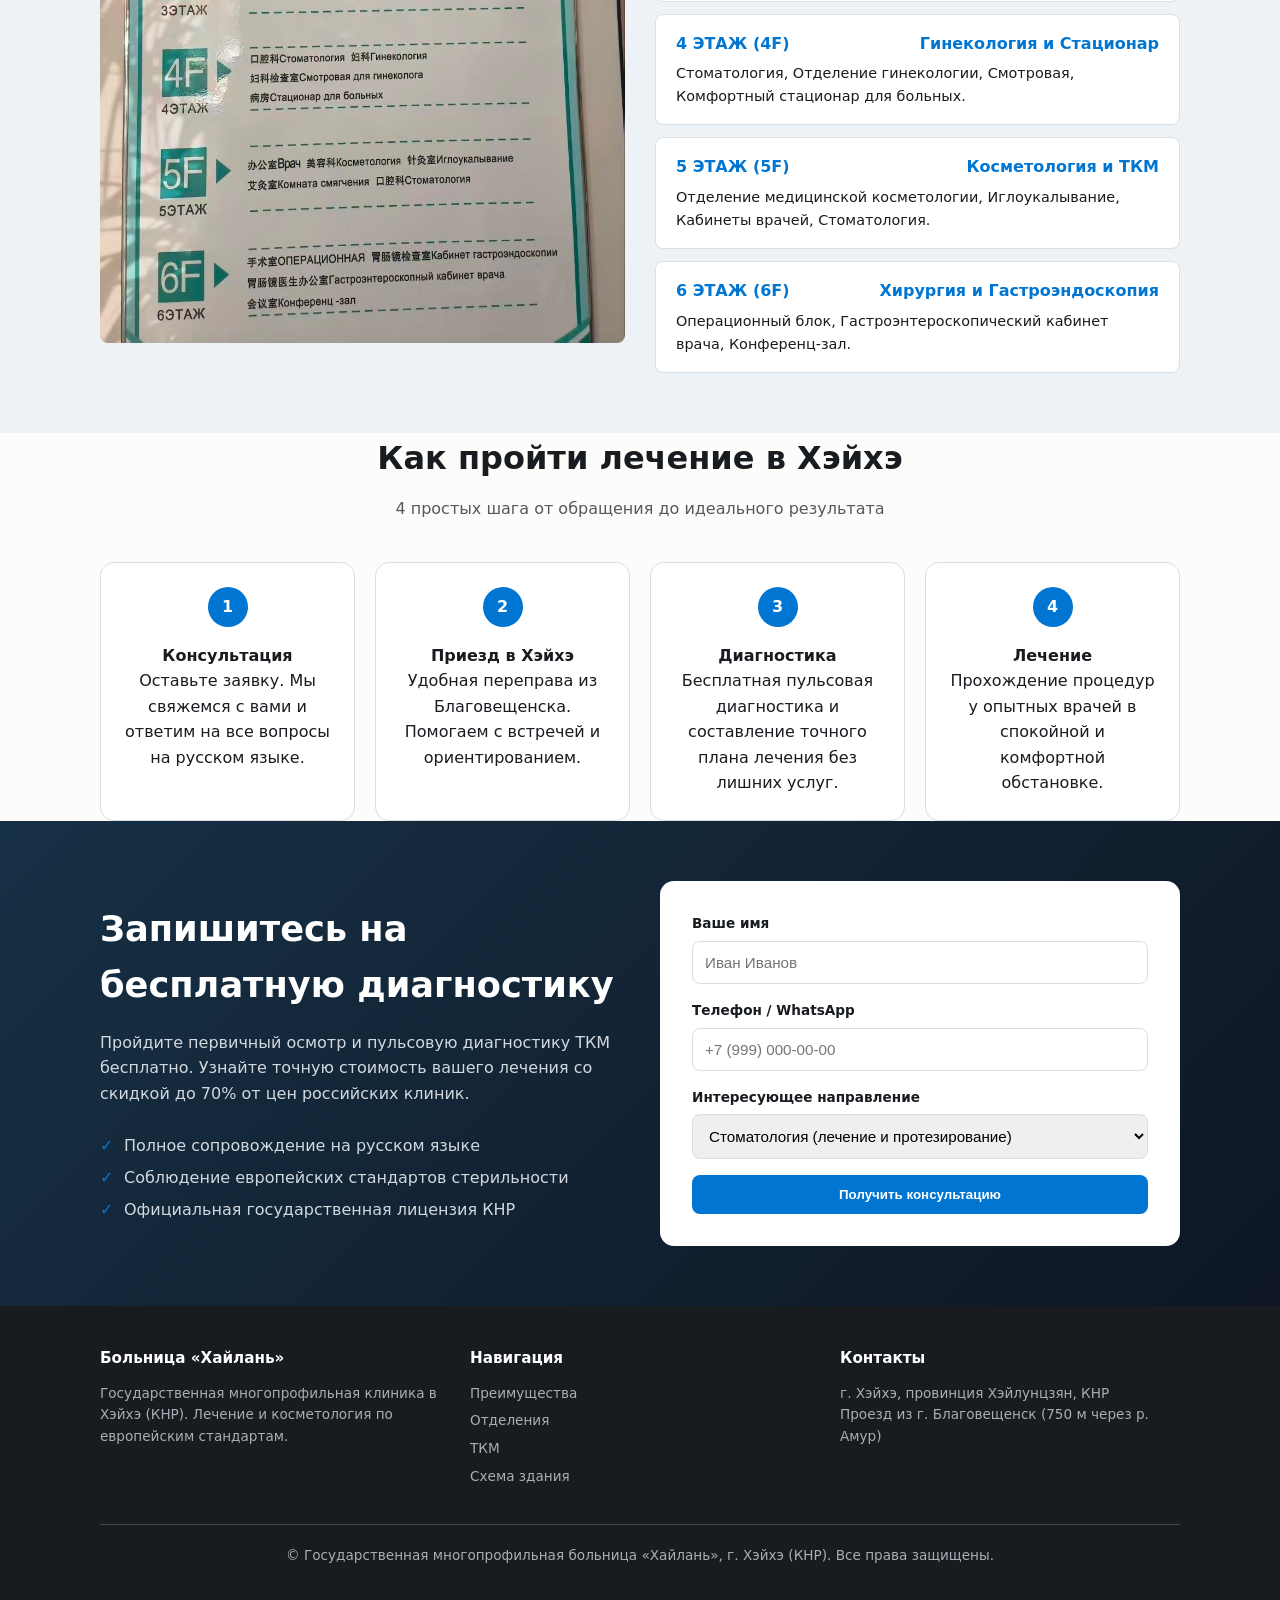
==== commit 87004f2e: "improvements: hamburger menu, a11y, SEO, cleanup assets" ====
--- a/index.html
+++ b/index.html
@@ -5,123 +5,47 @@
   <meta name="viewport" content="width=device-width, initial-scale=1">
   <title>Государственная больница «Хайлань» — Лечение и косметология в Хэйхэ (Китай)</title>
   <meta name="description" content="Многопрофильная государственная клиника Хайлань в Хэйхэ. Лечение зубов, традиционная китайская медицина, косметология и реабилитация. В 2-3 раза дешевле клиник России.">
-  <style>
-    :root {
-      --p-accent: oklch(0.55 0.18 245);
-      --p-accent-hover: oklch(0.48 0.18 245);
-      --p-neutral: oklch(0.27 0.01 260);
-      --surface: oklch(0.99 0.002 95);
-      --surface-card: oklch(1 0 0);
-      --surface-2: oklch(0.96 0.008 245);
-      --text: oklch(0.22 0.01 260);
-      --text-muted: oklch(0.46 0.01 260);
-      --border: oklch(0.90 0.01 245);
-      --radius-sm: 8px;
-      --radius: 14px;
-      --shadow: 0 4px 20px rgba(0, 0, 0, 0.06);
-    }
-
-    * { box-sizing: border-box; margin: 0; padding: 0; }
-    html { scroll-behavior: smooth; }
-    body { font: 16px/1.6 system-ui, -apple-system, BlinkMacSystemFont, "Segoe UI", Roboto, sans-serif; color: var(--text); background: var(--surface); -webkit-font-smoothing: antialiased; }
-    img { max-width: 100%; height: auto; display: block; border-radius: var(--radius-sm); }
-    a { color: var(--p-accent); text-decoration: none; transition: color 0.2s; }
-    a:hover { color: var(--p-accent-hover); }
-
-    .wrap { max-width: 1120px; margin: 0 auto; padding: 0 20px; }
-
-    /* Buttons */
-    .btn { display: inline-flex; align-items: center; justify-content: center; padding: 12px 24px; font-weight: 600; border-radius: var(--radius-sm); border: none; cursor: pointer; transition: all 0.2s ease; text-align: center; }
-    .btn-primary { background: var(--p-accent); color: #fff; }
-    .btn-primary:hover { background: var(--p-accent-hover); color: #fff; }
-    .btn-outline { background: transparent; border: 2px solid var(--p-accent); color: var(--p-accent); }
-    .btn-outline:hover { background: var(--p-accent); color: #fff; }
-
-    /* Header */
-    header.site-header { background: var(--surface-card); border-bottom: 1px solid var(--border); position: sticky; top: 0; z-index: 100; }
-    .header-content { display: flex; align-items: center; justify-content: space-between; padding: 16px 0; }
-    .logo { font-size: 1.25rem; font-weight: 700; color: var(--text); }
-    .logo span { color: var(--p-accent); font-size: 0.9rem; display: block; font-weight: 500; }
-    nav.nav-links { display: flex; gap: 20px; font-size: 0.95rem; font-weight: 500; }
-    nav.nav-links a { color: var(--text); }
-    nav.nav-links a:hover { color: var(--p-accent); }
-    .header-actions { display: flex; align-items: center; gap: 16px; }
-    .header-contact { text-align: right; font-size: 0.85rem; color: var(--text-muted); }
-    .header-contact strong { color: var(--text); display: block; font-size: 1rem; }
-
-    /* Sections */
-    section { padding: 60px 0; }
-    .section-title { text-align: center; margin-bottom: 40px; }
-    .section-title h2 { font-size: 2rem; margin-bottom: 12px; }
-    .section-title p { color: var(--text-muted); max-width: 65ch; margin: 0 auto; }
-
-    /* Hero */
-    .hero { background: linear-gradient(135deg, oklch(0.97 0.02 245) 0%, var(--surface) 100%); padding: 70px 0 60px; border-bottom: 1px solid var(--border); }
-    .hero-grid { display: grid; grid-template-columns: 1.2fr 0.8fr; gap: 40px; align-items: center; }
-    .hero-badge { display: inline-block; padding: 6px 14px; background: oklch(0.92 0.04 245); color: var(--p-accent); font-weight: 600; font-size: 0.85rem; border-radius: 20px; margin-bottom: 16px; }
-    .hero h1 { font-size: 2.6rem; line-height: 1.2; margin-bottom: 20px; text-wrap: balance; }
-    .hero p.lead { font-size: 1.15rem; color: var(--text-muted); margin-bottom: 28px; }
-    .hero-stats { display: grid; grid-template-columns: repeat(3, 1fr); gap: 16px; margin-top: 36px; padding-top: 24px; border-top: 1px solid var(--border); }
-    .stat-item strong { display: block; font-size: 1.6rem; color: var(--p-accent); }
-    .stat-item span { font-size: 0.85rem; color: var(--text-muted); }
-
-    /* Features Grid */
-    .grid-2 { display: grid; grid-template-columns: repeat(2, 1fr); gap: 30px; }
-    .grid-3 { display: grid; grid-template-columns: repeat(3, 1fr); gap: 24px; }
-    .grid-4 { display: grid; grid-template-columns: repeat(4, 1fr); gap: 20px; }
-
-    .card { background: var(--surface-card); padding: 28px; border-radius: var(--radius); border: 1px solid var(--border); box-shadow: var(--shadow); }
-    .card h3 { font-size: 1.25rem; margin-bottom: 12px; }
-    .card p { color: var(--text-muted); font-size: 0.95rem; }
-
-    /* Feature Highlight */
-    .bg-light { background: var(--surface-2); }
-    .feature-box { display: grid; grid-template-columns: 1fr 1fr; gap: 40px; align-items: center; }
-    .feature-content h3 { font-size: 1.8rem; margin-bottom: 16px; }
-    .feature-list { list-style: none; margin: 20px 0; }
-    .feature-list li { position: relative; padding-left: 28px; margin-bottom: 12px; font-size: 0.98rem; }
-    .feature-list li::before { content: "✓"; position: absolute; left: 0; top: 0; color: var(--p-accent); font-weight: bold; }
-
-    /* Departments Tag List */
-    .dept-tags { display: flex; flex-wrap: wrap; gap: 10px; margin-top: 16px; }
-    .dept-tag { background: var(--surface-2); border: 1px solid var(--border); padding: 8px 14px; border-radius: 20px; font-size: 0.9rem; font-weight: 500; }
-
-    /* Floor Accordion / Scheme */
-    .floors-container { display: grid; grid-template-columns: 1fr 1fr; gap: 30px; align-items: start; }
-    .floor-list { display: flex; flex-direction: column; gap: 12px; }
-    .floor-item { background: var(--surface-card); border: 1px solid var(--border); border-radius: var(--radius-sm); padding: 16px 20px; }
-    .floor-item header { display: flex; justify-content: space-between; align-items: center; font-weight: 700; color: var(--p-accent); margin-bottom: 6px; }
-    .floor-item p { font-size: 0.9rem; color: var(--text); }
-
-    /* Process Steps */
-    .steps { display: grid; grid-template-columns: repeat(4, 1fr); gap: 20px; }
-    .step-card { background: var(--surface-card); border: 1px solid var(--border); padding: 24px; border-radius: var(--radius); text-align: center; position: relative; }
-    .step-num { width: 40px; height: 40px; background: var(--p-accent); color: #fff; font-weight: 700; border-radius: 50%; display: flex; align-items: center; justify-content: center; margin: 0 auto 16px; }
-
-    /* CTA Form */
-    .cta-section { background: linear-gradient(135deg, oklch(0.30 0.05 245) 0%, oklch(0.20 0.03 260) 100%); color: #fff; }
-    .cta-grid { display: grid; grid-template-columns: 1fr 1fr; gap: 40px; align-items: center; }
-    .cta-text h2 { font-size: 2.2rem; margin-bottom: 16px; color: #fff; }
-    .cta-text p { color: oklch(0.88 0.01 245); margin-bottom: 24px; }
-    .cta-form { background: #fff; color: var(--text); padding: 32px; border-radius: var(--radius); }
-    .form-group { margin-bottom: 16px; }
-    .form-group label { display: block; font-size: 0.85rem; font-weight: 600; margin-bottom: 6px; }
-    .form-group input, .form-group select, .form-group textarea { width: 100%; padding: 12px; border: 1px solid var(--border); border-radius: var(--radius-sm); font-size: 0.95rem; }
-    
-    /* Footer */
-    footer { background: var(--text); color: oklch(0.75 0.01 260); padding: 30px 0; font-size: 0.85rem; }
-    .footer-content { display: flex; justify-content: space-between; align-items: center; }
-
-    /* Responsive */
-    @media (max-width: 900px) {
-      .hero-grid, .feature-box, .floors-container, .cta-grid, .grid-2, .grid-3, .grid-4, .steps { grid-template-columns: 1fr; }
-      nav.nav-links { display: none; }
-      .hero h1 { font-size: 2rem; }
-      .hero-stats { grid-template-columns: 1fr; text-align: center; }
-    }
-  </style>
+  <link rel="stylesheet" href="assets/css/style.css">
+  <!-- Open Graph -->
+  <meta property="og:title" content="Государственная больница «Хайлань» — Лечение и косметология в Хэйхэ">
+  <meta property="og:description" content="Многопрофильная государственная клиника Хайлань в Хэйхэ. Лечение зубов, ТКМ, косметология и реабилитация. Цены в 2–3 раза ниже клиник России.">
+  <meta property="og:type" content="website">
+  <meta property="og:locale" content="ru_RU">
+  <!-- Twitter Card -->
+  <meta name="twitter:card" content="summary">
+  <meta name="twitter:title" content="Государственная больница «Хайлань» — Хэйхэ, КНР">
+  <meta name="twitter:description" content="Лечение и косметология в Хэйхэ по европейским стандартам. Цены в 2–3 раза ниже клиник России.">
+  <!-- JSON-LD Structured Data -->
+  <script type="application/ld+json">
+  {
+    "@context": "https://schema.org",
+    "@type": "Hospital",
+    "name": "Государственная больница «Хайлань»",
+    "description": "Многопрофильная государственная клиника Хайлань в Хэйхэ. Лечение зубов, традиционная китайская медицина, косметология и реабилитация.",
+    "url": "https://bukvadavina.github.io/ch_med/",
+    "telephone": "+86-000-000-0000",
+    "address": {
+      "@type": "PostalAddress",
+      "addressLocality": "Хэйхэ",
+      "addressRegion": "Хэйлунцзян",
+      "addressCountry": "CN"
+    },
+    "geo": {
+      "@type": "GeoCoordinates",
+      "latitude": "50.23",
+      "longitude": "130.48"
+    },
+    "aggregateRating": {
+      "@type": "AggregateRating",
+      "ratingValue": "4.8",
+      "reviewCount": "320"
+    },
+    "medicalSpecialty": ["Dentistry", "Dermatology", "TraditionalChineseMedicine", "CosmeticSurgery", "Cardiology"]
+  }
+  </script>
 </head>
 <body>
+  <a class="skip-link" href="#main-content">Перейти к содержимому</a>
 
   <!-- Header -->
   <header class="site-header">
@@ -130,14 +54,16 @@
         Больница «Хайлань»
         <span>Государственная клиника • Хэйхэ</span>
       </div>
-      <nav class="nav-links">
-        <a href="#about">О клинике</a>
+      <nav class="nav-links" aria-label="Основная навигация">
         <a href="#advantages">Преимущества</a>
         <a href="#departments">Отделения</a>
         <a href="#tcm">ТКМ</a>
         <a href="#floors">Схема здания</a>
         <a href="#contact">Запись</a>
       </nav>
+      <button class="hamburger" aria-label="Открыть меню" aria-expanded="false">
+        <span></span><span></span><span></span>
+      </button>
       <div class="header-actions">
         <div class="header-contact">
           <span>Бесплатный звонок из РФ</span>
@@ -148,15 +74,15 @@
     </div>
   </header>
 
-  <main>
+  <main id="main-content">
     <!-- Hero Section -->
-    <section class="hero">
+    <section class="hero" aria-label="Главный баннер">
       <div class="wrap hero-grid">
         <div class="hero-text">
           <span class="hero-badge">Государственная медицина КНР</span>
           <h1>Лечение и омоложение в Хэйхэ по европейским стандартам</h1>
           <p class="lead">Стоматология, традиционная китайская медицина, косметология и комплексная реабилитация. Цены в 2–3 раза ниже клиник России при полном соблюдении мировых стандартов.</p>
-          <div style="display: flex; gap: 16px; flex-wrap: wrap;">
+          <div class="hero-actions">
             <a href="#contact" class="btn btn-primary">Бесплатная пульсовая диагностика</a>
             <a href="#departments" class="btn btn-outline">Наши отделения</a>
           </div>
@@ -176,7 +102,7 @@
           </div>
         </div>
         <div class="hero-media">
-          <img src="assets/img/map-750.jpg" alt="Карта расположения клиники Хайлань рядом с Благовещенском">
+          <img src="assets/img/map-750.jpg" alt="Карта расположения клиники Хайлань рядом с Благовещенском" loading="lazy">
         </div>
       </div>
     </section>
@@ -211,7 +137,7 @@
     <section id="tcm" class="bg-light">
       <div class="wrap feature-box">
         <div class="feature-media">
-          <img src="assets/img/departments-list.jpg" alt="Отделения клиники и Традиционная Китайская Медицина">
+          <img src="assets/img/departments-list.jpg" alt="Отделения клиники и Традиционная Китайская Медицина" loading="lazy">
         </div>
         <div class="feature-content">
           <span class="hero-badge">Особый профиль</span>
@@ -272,7 +198,7 @@
         </div>
         <div class="floors-container">
           <div class="floor-media">
-            <img src="assets/img/floors.jpg" alt="Схема этажей больницы Хайлань">
+            <img src="assets/img/floors.jpg" alt="Схема этажей больницы Хайлань" loading="lazy">
           </div>
           <div class="floor-list">
             <div class="floor-item">
@@ -340,25 +266,25 @@
         <div class="cta-text">
           <h2>Запишитесь на бесплатную диагностику</h2>
           <p>Пройдите первичный осмотр и пульсовую диагностику ТКМ бесплатно. Узнайте точную стоимость вашего лечения со скидкой до 70% от цен российских клиник.</p>
-          <ul style="list-style: none; margin-top: 20px; line-height: 2;">
-            <li>✓ Полное сопровождение на русском языке</li>
-            <li>✓ Соблюдение европейских стандартов стерильности</li>
-            <li>✓ Официальная государственная лицензия КНР</li>
+          <ul class="list-check">
+            <li>Полное сопровождение на русском языке</li>
+            <li>Соблюдение европейских стандартов стерильности</li>
+            <li>Официальная государственная лицензия КНР</li>
           </ul>
         </div>
         <div class="cta-form">
-          <form onsubmit="event.preventDefault(); alert('Спасибо за обращение! Мы свяжемся с вами в ближайшее время.');">
+          <form action="#" method="post">
             <div class="form-group">
               <label for="name">Ваше имя</label>
-              <input type="text" id="name" placeholder="Иван Иванов" required>
+              <input type="text" id="name" name="name" placeholder="Иван Иванов" required autocomplete="name">
             </div>
             <div class="form-group">
               <label for="phone">Телефон / WhatsApp</label>
-              <input type="tel" id="phone" placeholder="+7 (999) 000-00-00" required>
+              <input type="tel" id="phone" name="phone" placeholder="+7 (999) 000-00-00" required autocomplete="tel" pattern="\+?[0-9\s\-\(\)]{7,}">
             </div>
             <div class="form-group">
               <label for="service">Интересующее направление</label>
-              <select id="service">
+              <select id="service" name="service">
                 <option>Стоматология (лечение и протезирование)</option>
                 <option>Традиционная китайская медицина (ТКМ)</option>
                 <option>Медицинская косметология и пластика</option>
@@ -367,7 +293,7 @@
                 <option>Комплексная диагностика</option>
               </select>
             </div>
-            <button type="submit" class="btn btn-primary" style="width: 100%;">Получить консультацию</button>
+            <button type="submit" class="btn btn-primary btn-full">Получить консультацию</button>
           </form>
         </div>
       </div>
@@ -376,11 +302,61 @@
 
   <!-- Footer -->
   <footer>
-    <div class="wrap footer-content">
-      <p>© Государственная многопрофильная больница «Хайлань», г. Хэйхэ (КНР). Все права защищены.</p>
-      <p>Проезд из г. Благовещенск (750 м через р. Амур)</p>
+    <div class="wrap">
+      <div class="footer-content">
+        <div class="footer-col">
+          <h4>Больница «Хайлань»</h4>
+          <p>Государственная многопрофильная клиника в Хэйхэ (КНР). Лечение и косметология по европейским стандартам.</p>
+        </div>
+        <div class="footer-col">
+          <h4>Навигация</h4>
+          <a href="#advantages">Преимущества</a>
+          <a href="#departments">Отделения</a>
+          <a href="#tcm">ТКМ</a>
+          <a href="#floors">Схема здания</a>
+        </div>
+        <div class="footer-col">
+          <h4>Контакты</h4>
+          <p>г. Хэйхэ, провинция Хэйлунцзян, КНР</p>
+          <p>Проезд из г. Благовещенск (750 м через р. Амур)</p>
+        </div>
+      </div>
+      <div class="footer-bottom">
+        <p>© Государственная многопрофильная больница «Хайлань», г. Хэйхэ (КНР). Все права защищены.</p>
+      </div>
     </div>
   </footer>
 
+  <script>
+    (function() {
+      var hamburger = document.querySelector('.hamburger');
+      var navLinks = document.querySelector('.nav-links');
+      if (hamburger && navLinks) {
+        hamburger.addEventListener('click', function() {
+          var isOpen = navLinks.classList.toggle('open');
+          hamburger.classList.toggle('active');
+          hamburger.setAttribute('aria-expanded', isOpen);
+        });
+        // Close menu on link click
+        navLinks.querySelectorAll('a').forEach(function(link) {
+          link.addEventListener('click', function() {
+            navLinks.classList.remove('open');
+            hamburger.classList.remove('active');
+            hamburger.setAttribute('aria-expanded', 'false');
+          });
+        });
+        // Close on Escape
+        document.addEventListener('keydown', function(e) {
+          if (e.key === 'Escape' && navLinks.classList.contains('open')) {
+            navLinks.classList.remove('open');
+            hamburger.classList.remove('active');
+            hamburger.setAttribute('aria-expanded', 'false');
+            hamburger.focus();
+          }
+        });
+      }
+    })();
+  </script>
+
 </body>
 </html>
--- a/assets/css/style.css
+++ b/assets/css/style.css
@@ -0,0 +1,158 @@
+:root {
+  --p-accent: oklch(0.55 0.18 245);
+  --p-accent-hover: oklch(0.48 0.18 245);
+  --p-neutral: oklch(0.27 0.01 260);
+  --surface: oklch(0.99 0.002 95);
+  --surface-card: oklch(1 0 0);
+  --surface-2: oklch(0.96 0.008 245);
+  --text: oklch(0.22 0.01 260);
+  --text-muted: oklch(0.46 0.01 260);
+  --border: oklch(0.90 0.01 245);
+  --radius-sm: 8px;
+  --radius: 14px;
+  --shadow: 0 4px 20px rgba(0, 0, 0, 0.06);
+}
+
+/* Reset & Base */
+*, *::before, *::after { box-sizing: border-box; margin: 0; padding: 0; }
+html { scroll-behavior: smooth; }
+body { font: 16px/1.6 system-ui, -apple-system, BlinkMacSystemFont, "Segoe UI", Roboto, sans-serif; color: var(--text); background: var(--surface); -webkit-font-smoothing: antialiased; }
+img { max-width: 100%; height: auto; display: block; border-radius: var(--radius-sm); }
+a { color: var(--p-accent); text-decoration: none; transition: color 0.2s; }
+a:hover { color: var(--p-accent-hover); }
+
+/* Skip Link */
+.skip-link { position: absolute; top: -100%; left: 50%; transform: translateX(-50%); background: var(--p-accent); color: #fff; padding: 10px 20px; border-radius: var(--radius-sm); z-index: 9999; font-weight: 600; }
+.skip-link:focus { top: 10px; }
+
+/* Container */
+.wrap { max-width: 1120px; margin: 0 auto; padding: 0 20px; }
+
+/* Buttons */
+.btn { display: inline-flex; align-items: center; justify-content: center; padding: 12px 24px; font-weight: 600; border-radius: var(--radius-sm); border: none; cursor: pointer; transition: all 0.2s ease; text-align: center; }
+.btn-primary { background: var(--p-accent); color: #fff; }
+.btn-primary:hover { background: var(--p-accent-hover); color: #fff; }
+.btn-outline { background: transparent; border: 2px solid var(--p-accent); color: var(--p-accent); }
+.btn-outline:hover { background: var(--p-accent); color: #fff; }
+.btn-full { width: 100%; }
+
+/* Header */
+header.site-header { background: var(--surface-card); border-bottom: 1px solid var(--border); position: sticky; top: 0; z-index: 100; }
+.header-content { display: flex; align-items: center; justify-content: space-between; padding: 16px 0; }
+.logo { font-size: 1.25rem; font-weight: 700; color: var(--text); }
+.logo span { color: var(--p-accent); font-size: 0.9rem; display: block; font-weight: 500; }
+nav.nav-links { display: flex; gap: 20px; font-size: 0.95rem; font-weight: 500; }
+nav.nav-links a { color: var(--text); }
+nav.nav-links a:hover { color: var(--p-accent); }
+.header-actions { display: flex; align-items: center; gap: 16px; }
+.header-contact { text-align: right; font-size: 0.85rem; color: var(--text-muted); }
+.header-contact strong { color: var(--text); display: block; font-size: 1rem; }
+
+/* Hamburger */
+.hamburger { display: none; flex-direction: column; justify-content: center; gap: 5px; background: none; border: none; cursor: pointer; padding: 8px; z-index: 101; }
+.hamburger span { display: block; width: 24px; height: 2px; background: var(--text); transition: all 0.3s ease; border-radius: 2px; }
+.hamburger.active span:nth-child(1) { transform: translateY(7px) rotate(45deg); }
+.hamburger.active span:nth-child(2) { opacity: 0; }
+.hamburger.active span:nth-child(3) { transform: translateY(-7px) rotate(-45deg); }
+
+/* Sections */
+section { padding: 60px 0; }
+.section-title { text-align: center; margin-bottom: 40px; }
+.section-title h2 { font-size: 2rem; margin-bottom: 12px; }
+.section-title p { color: var(--text-muted); max-width: 65ch; margin: 0 auto; }
+
+/* Hero */
+.hero { background: linear-gradient(135deg, oklch(0.97 0.02 245) 0%, var(--surface) 100%); padding: 70px 0 60px; border-bottom: 1px solid var(--border); }
+.hero-grid { display: grid; grid-template-columns: 1.2fr 0.8fr; gap: 40px; align-items: center; }
+.hero-badge { display: inline-block; padding: 6px 14px; background: oklch(0.92 0.04 245); color: var(--p-accent); font-weight: 600; font-size: 0.85rem; border-radius: 20px; margin-bottom: 16px; }
+.hero h1 { font-size: 2.6rem; line-height: 1.2; margin-bottom: 20px; text-wrap: balance; }
+.hero p.lead { font-size: 1.15rem; color: var(--text-muted); margin-bottom: 28px; }
+.hero-actions { display: flex; gap: 16px; flex-wrap: wrap; }
+.hero-stats { display: grid; grid-template-columns: repeat(3, 1fr); gap: 16px; margin-top: 36px; padding-top: 24px; border-top: 1px solid var(--border); }
+.stat-item strong { display: block; font-size: 1.6rem; color: var(--p-accent); }
+.stat-item span { font-size: 0.85rem; color: var(--text-muted); }
+
+/* Grids */
+.grid-2 { display: grid; grid-template-columns: repeat(2, 1fr); gap: 30px; }
+.grid-3 { display: grid; grid-template-columns: repeat(3, 1fr); gap: 24px; }
+.grid-4 { display: grid; grid-template-columns: repeat(4, 1fr); gap: 20px; }
+
+/* Cards */
+.card { background: var(--surface-card); padding: 28px; border-radius: var(--radius); border: 1px solid var(--border); box-shadow: var(--shadow); }
+.card h3 { font-size: 1.25rem; margin-bottom: 12px; }
+.card p { color: var(--text-muted); font-size: 0.95rem; }
+
+/* Feature Highlight */
+.bg-light { background: var(--surface-2); }
+.feature-box { display: grid; grid-template-columns: 1fr 1fr; gap: 40px; align-items: center; }
+.feature-content h3 { font-size: 1.8rem; margin-bottom: 16px; }
+.feature-list { list-style: none; margin: 20px 0; }
+.feature-list li { position: relative; padding-left: 28px; margin-bottom: 12px; font-size: 0.98rem; }
+.feature-list li::before { content: "✓"; position: absolute; left: 0; top: 0; color: var(--p-accent); font-weight: bold; }
+
+/* Floor Scheme */
+.floors-container { display: grid; grid-template-columns: 1fr 1fr; gap: 30px; align-items: start; }
+.floor-list { display: flex; flex-direction: column; gap: 12px; }
+.floor-item { background: var(--surface-card); border: 1px solid var(--border); border-radius: var(--radius-sm); padding: 16px 20px; }
+.floor-item header { display: flex; justify-content: space-between; align-items: center; font-weight: 700; color: var(--p-accent); margin-bottom: 6px; }
+.floor-item p { font-size: 0.9rem; color: var(--text); }
+
+/* Process Steps */
+.steps { display: grid; grid-template-columns: repeat(4, 1fr); gap: 20px; }
+.step-card { background: var(--surface-card); border: 1px solid var(--border); padding: 24px; border-radius: var(--radius); text-align: center; position: relative; }
+.step-num { width: 40px; height: 40px; background: var(--p-accent); color: #fff; font-weight: 700; border-radius: 50%; display: flex; align-items: center; justify-content: center; margin: 0 auto 16px; }
+
+/* CTA Form */
+.cta-section { background: linear-gradient(135deg, oklch(0.30 0.05 245) 0%, oklch(0.20 0.03 260) 100%); color: #fff; }
+.cta-grid { display: grid; grid-template-columns: 1fr 1fr; gap: 40px; align-items: center; }
+.cta-text h2 { font-size: 2.2rem; margin-bottom: 16px; color: #fff; }
+.cta-text p { color: oklch(0.88 0.01 245); margin-bottom: 24px; }
+.cta-form { background: #fff; color: var(--text); padding: 32px; border-radius: var(--radius); }
+.form-group { margin-bottom: 16px; }
+.form-group label { display: block; font-size: 0.85rem; font-weight: 600; margin-bottom: 6px; }
+.form-group input, .form-group select, .form-group textarea { width: 100%; padding: 12px; border: 1px solid var(--border); border-radius: var(--radius-sm); font-size: 0.95rem; }
+
+/* Checklist */
+.list-check { list-style: none; margin-top: 20px; line-height: 2; }
+.list-check li { position: relative; padding-left: 24px; }
+.list-check li::before { content: "✓"; position: absolute; left: 0; top: 0; color: var(--p-accent); font-weight: bold; }
+.cta-section .list-check li { color: oklch(0.88 0.01 245); }
+
+/* Footer */
+footer { background: var(--text); color: oklch(0.75 0.01 260); padding: 40px 0; font-size: 0.85rem; }
+.footer-content { display: grid; grid-template-columns: 1fr 1fr 1fr; gap: 30px; }
+.footer-col h4 { color: #fff; font-size: 0.95rem; margin-bottom: 12px; }
+.footer-col a { color: oklch(0.75 0.01 260); display: block; margin-bottom: 6px; }
+.footer-col a:hover { color: #fff; }
+.footer-bottom { margin-top: 30px; padding-top: 20px; border-top: 1px solid oklch(0.40 0.01 260); text-align: center; }
+
+/* Responsive */
+@media (max-width: 900px) {
+  .hero-grid, .feature-box, .floors-container, .cta-grid, .grid-2, .grid-3, .grid-4, .steps { grid-template-columns: 1fr; }
+  .footer-content { grid-template-columns: 1fr; gap: 20px; }
+
+  /* Hamburger menu */
+  .hamburger { display: flex; }
+  nav.nav-links {
+    position: fixed;
+    top: 60px;
+    left: 0;
+    right: 0;
+    bottom: 0;
+    background: var(--surface-card);
+    flex-direction: column;
+    align-items: center;
+    justify-content: center;
+    gap: 24px;
+    font-size: 1.2rem;
+    transform: translateX(100%);
+    transition: transform 0.3s ease;
+    z-index: 99;
+  }
+  nav.nav-links.open { transform: translateX(0); }
+  nav.nav-links a { padding: 10px 20px; }
+
+  .hero h1 { font-size: 2rem; }
+  .hero-stats { grid-template-columns: 1fr; text-align: center; }
+  .header-contact { display: none; }
+}
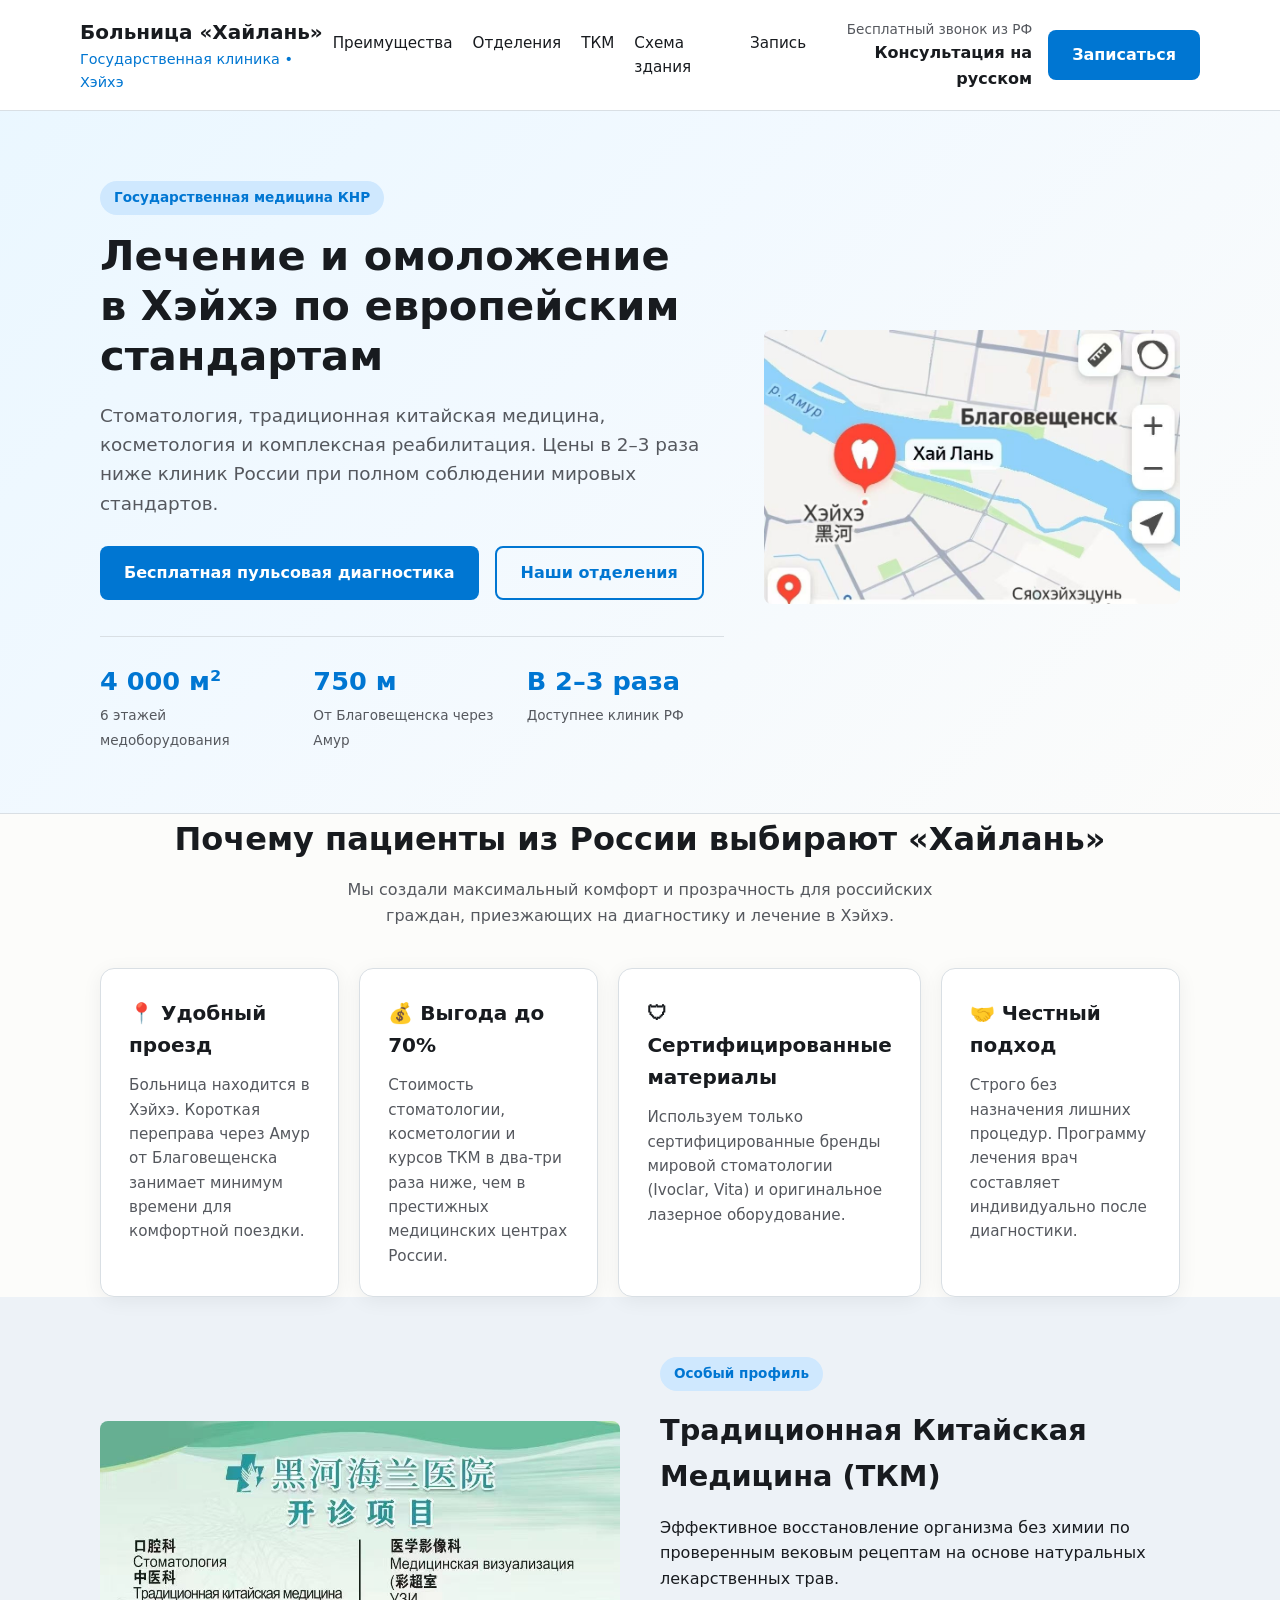
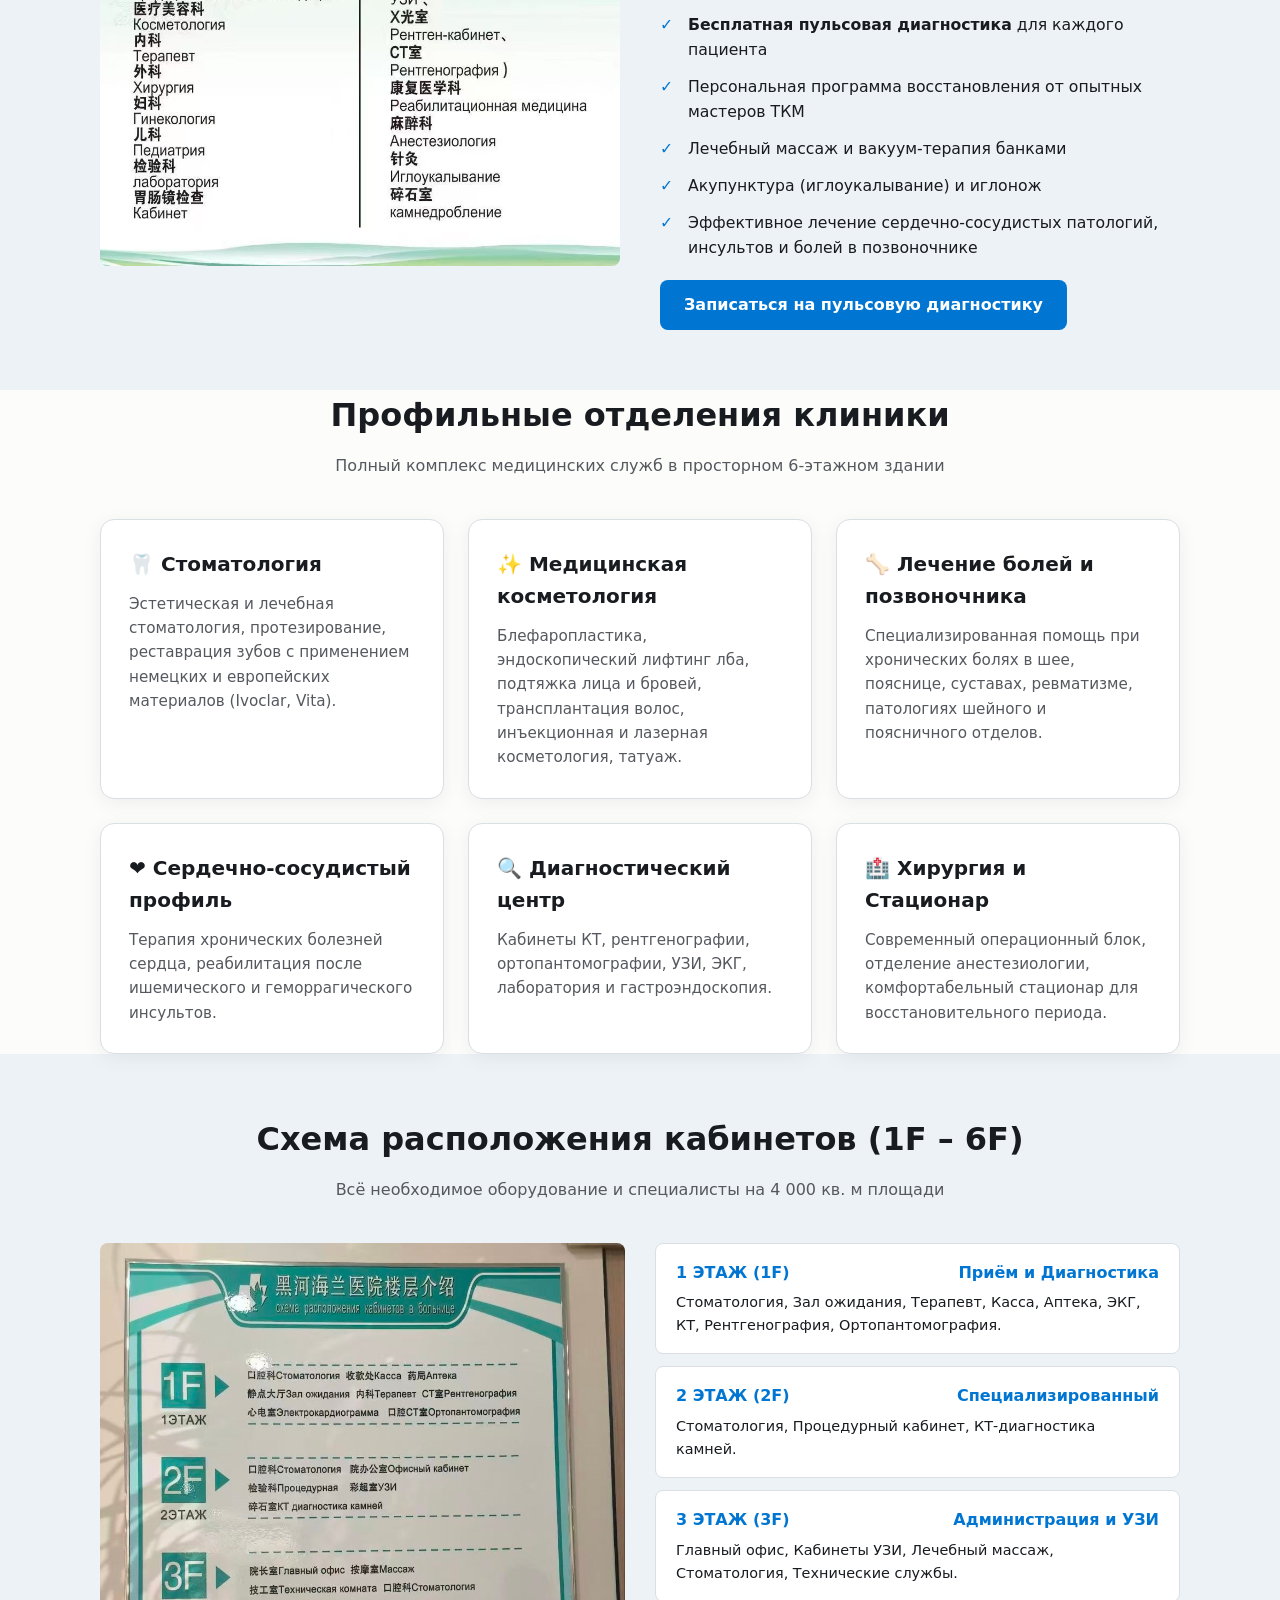
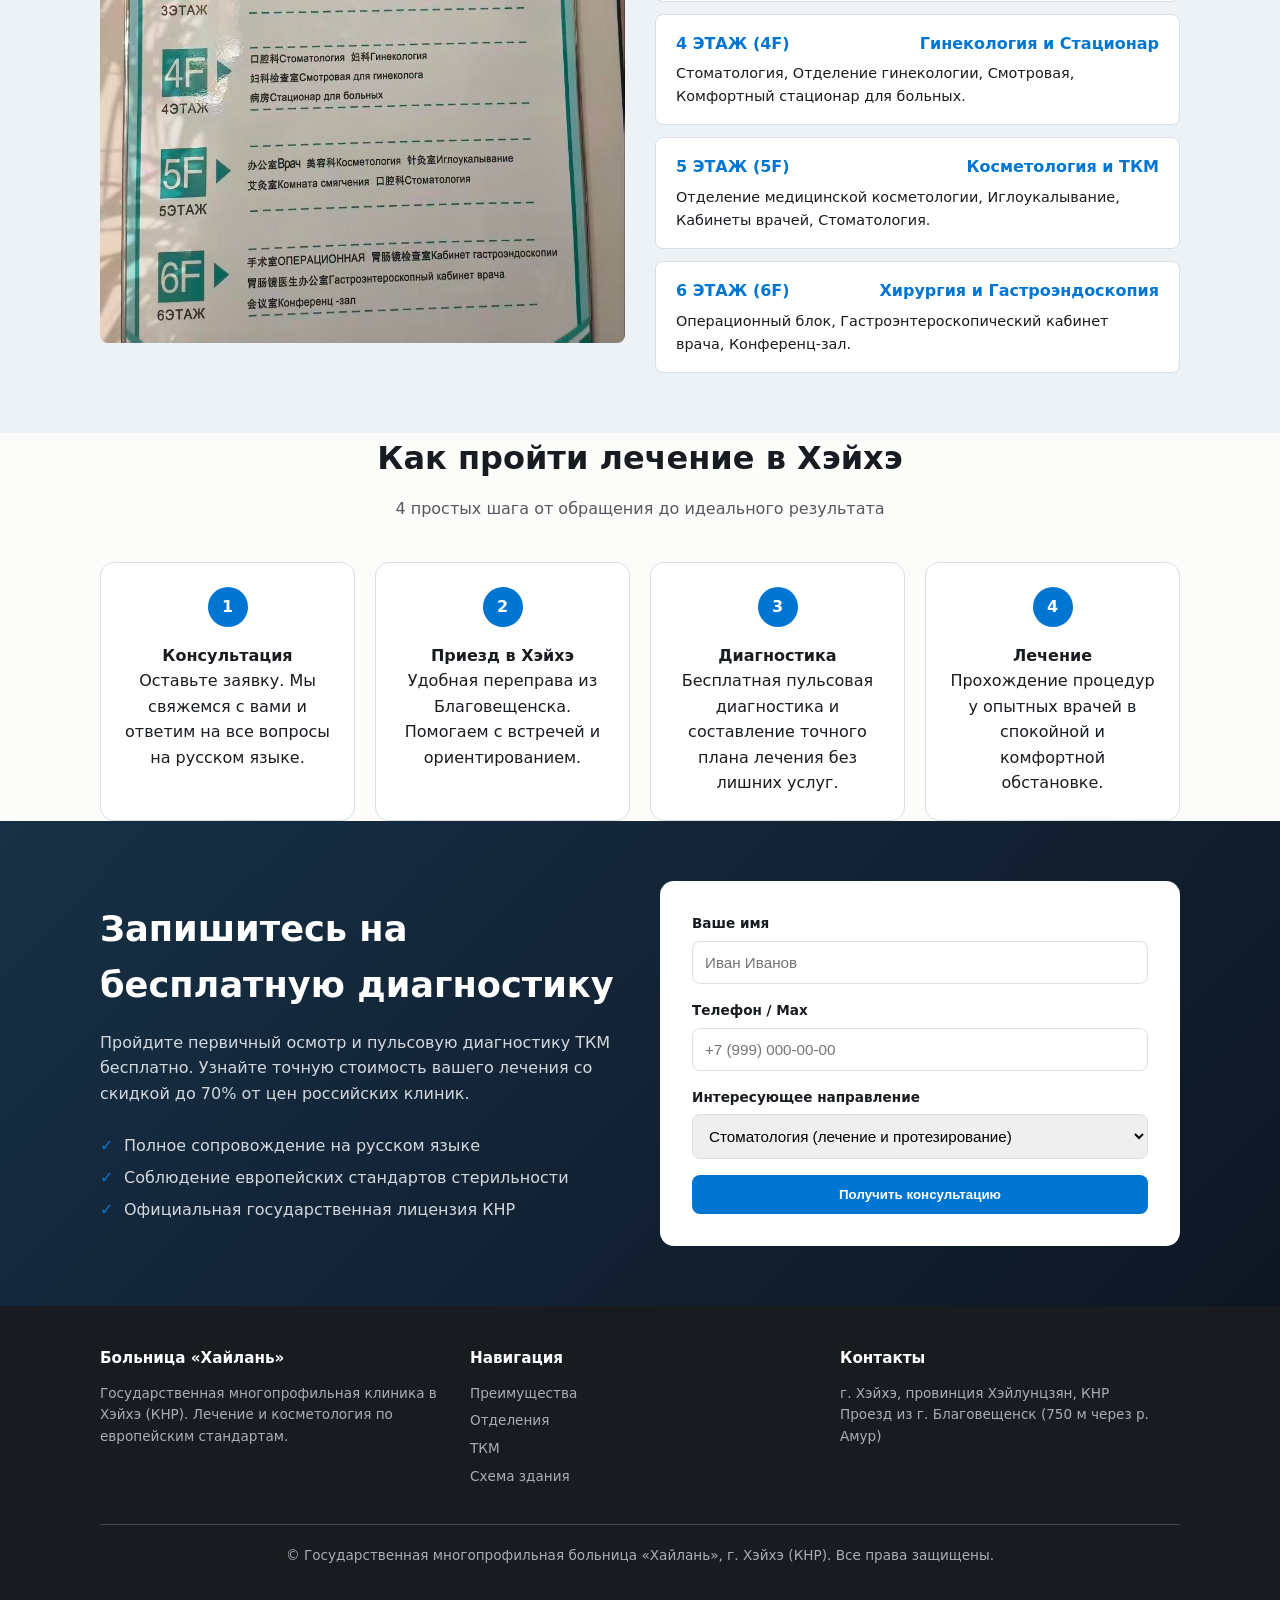
==== commit 7284a7ab: "изменение: Max вместо WhatsApp в форме" ====
--- a/index.html
+++ b/index.html
@@ -279,7 +279,7 @@
               <input type="text" id="name" name="name" placeholder="Иван Иванов" required autocomplete="name">
             </div>
             <div class="form-group">
-              <label for="phone">Телефон / WhatsApp</label>
+              <label for="phone">Телефон / Max</label>
               <input type="tel" id="phone" name="phone" placeholder="+7 (999) 000-00-00" required autocomplete="tel" pattern="\+?[0-9\s\-\(\)]{7,}">
             </div>
             <div class="form-group">
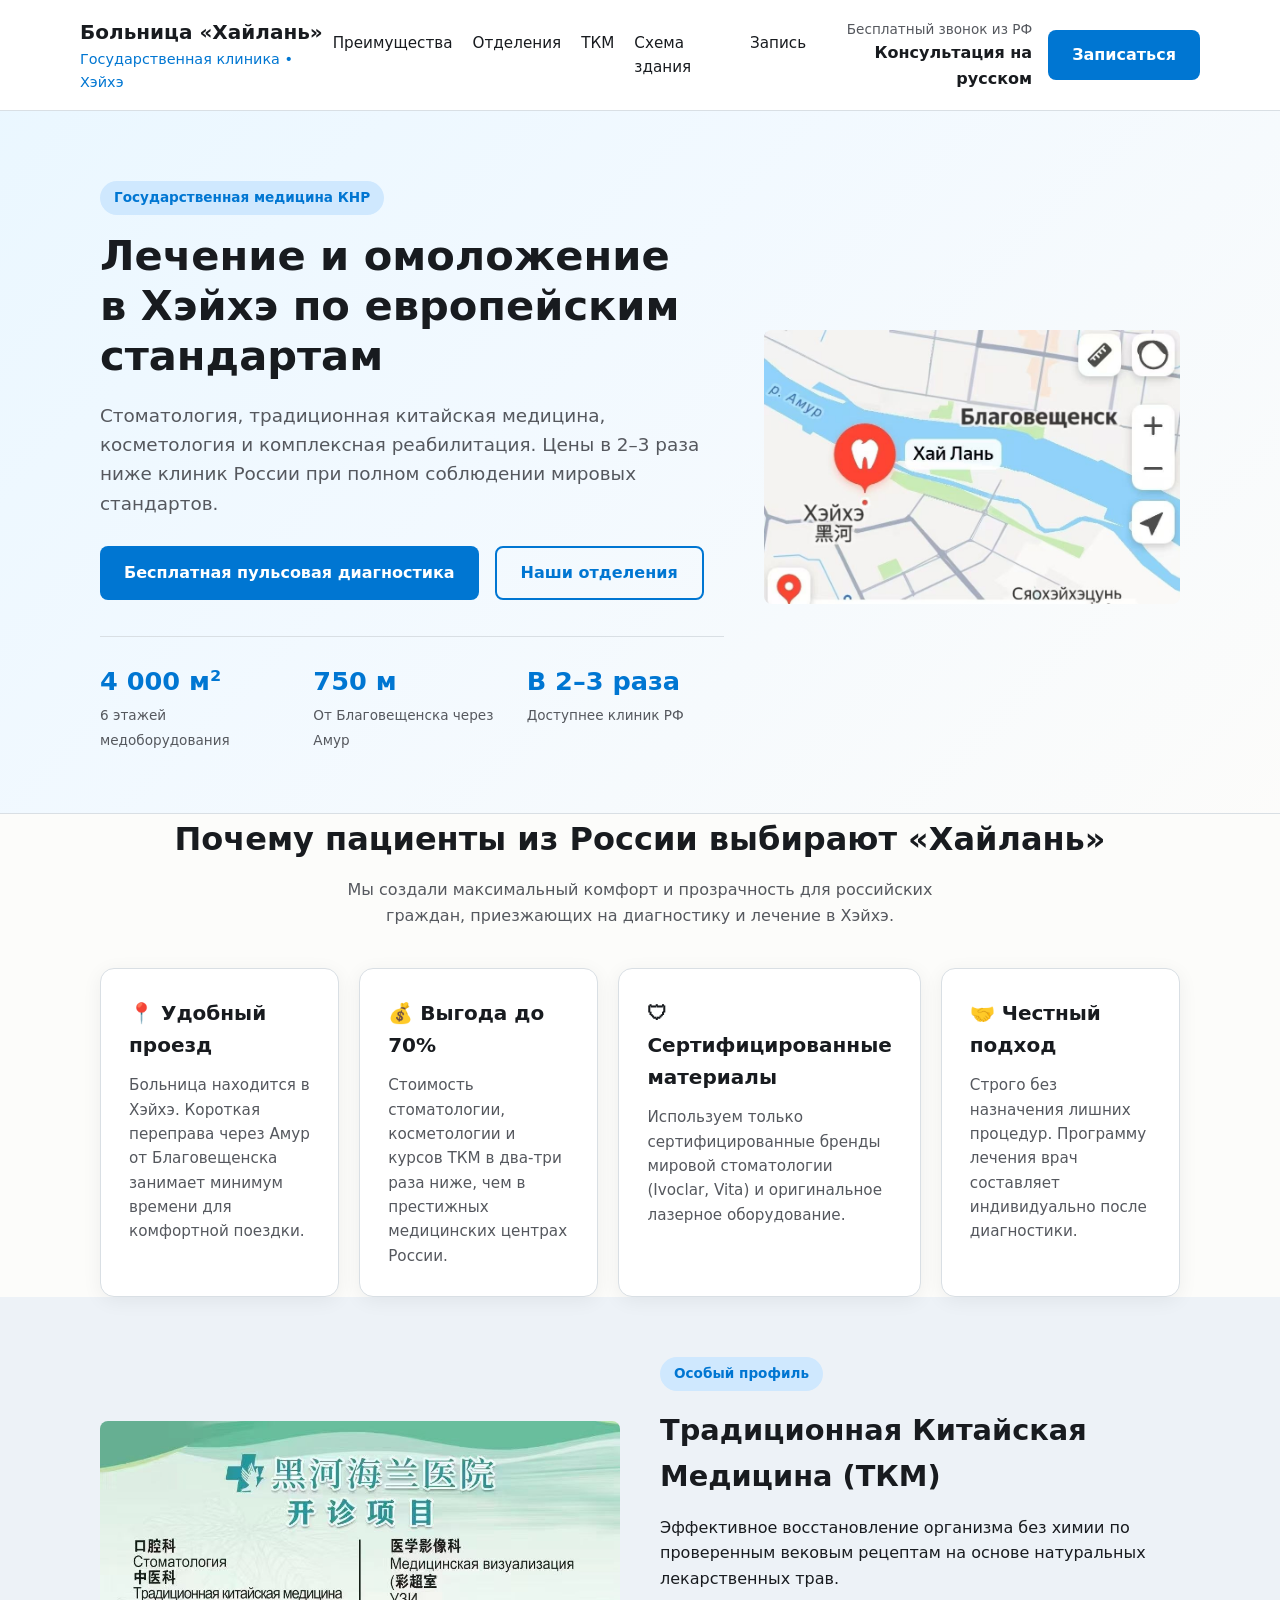
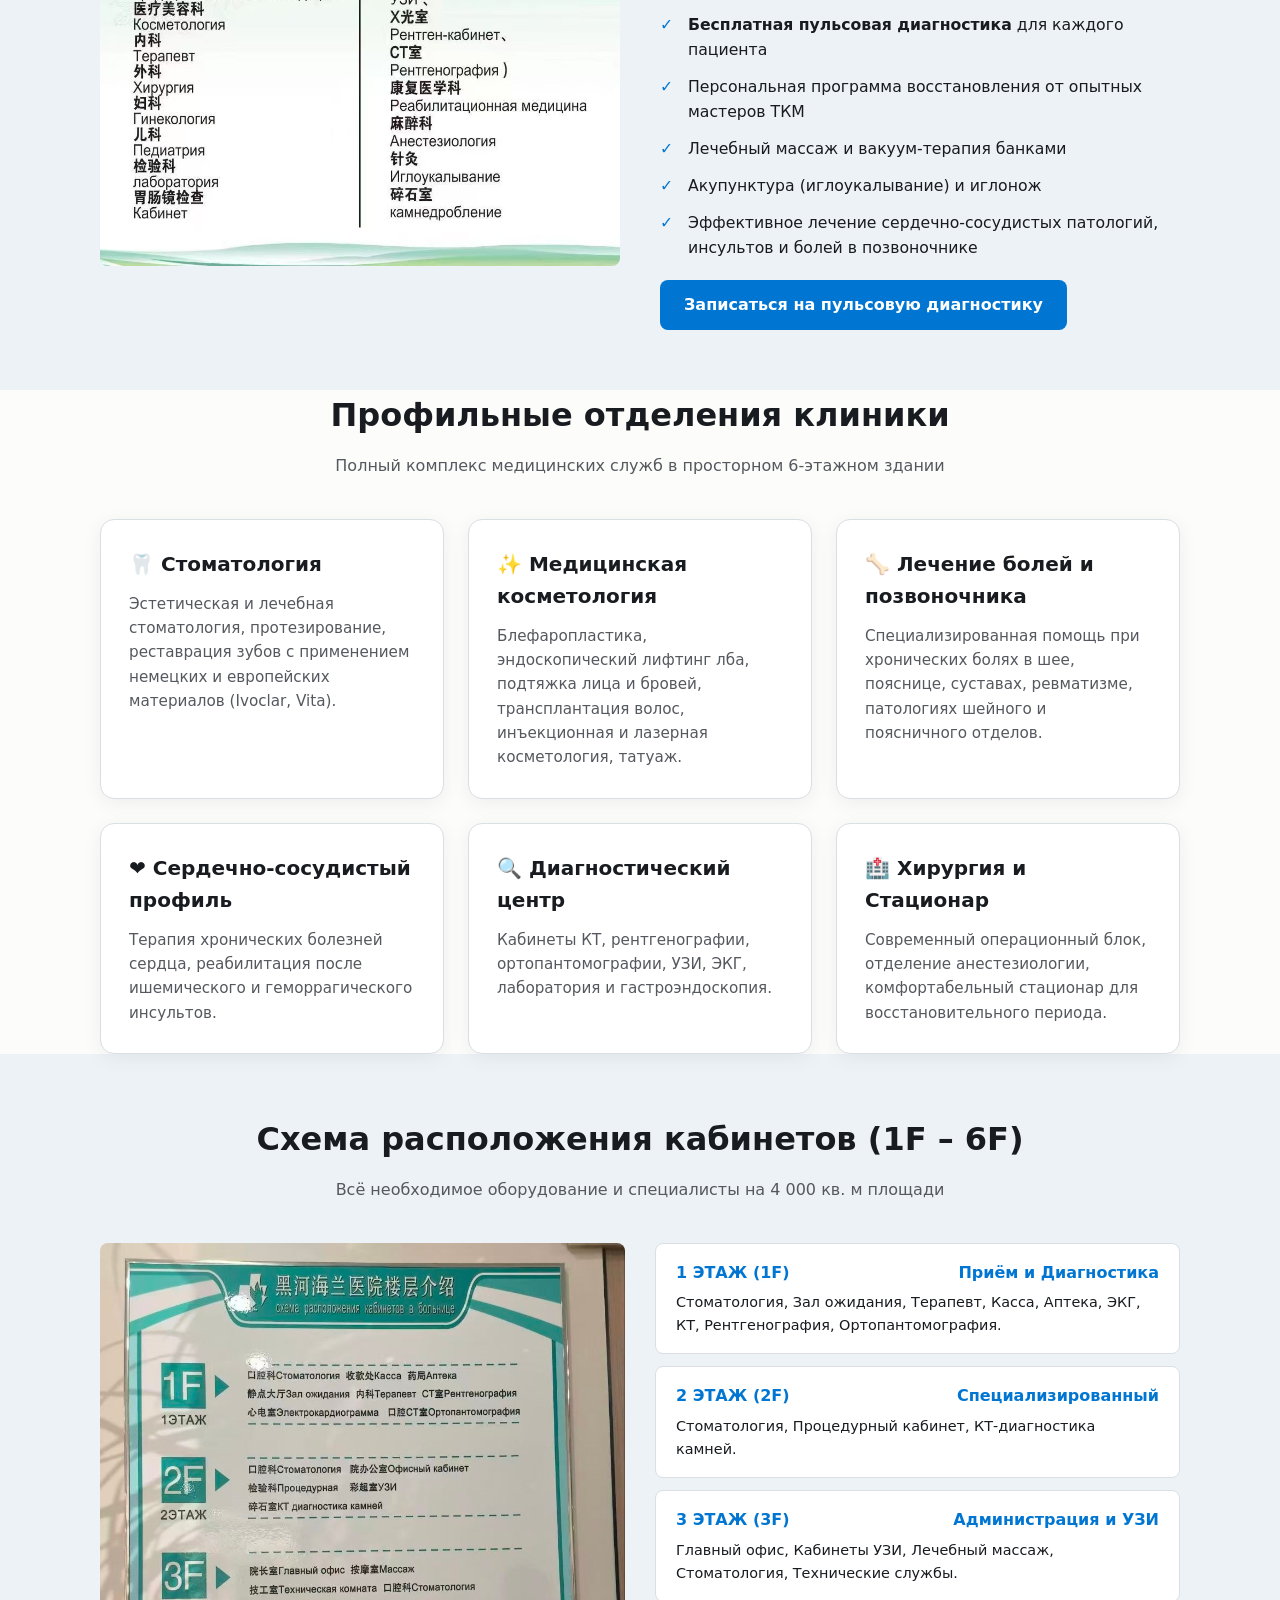
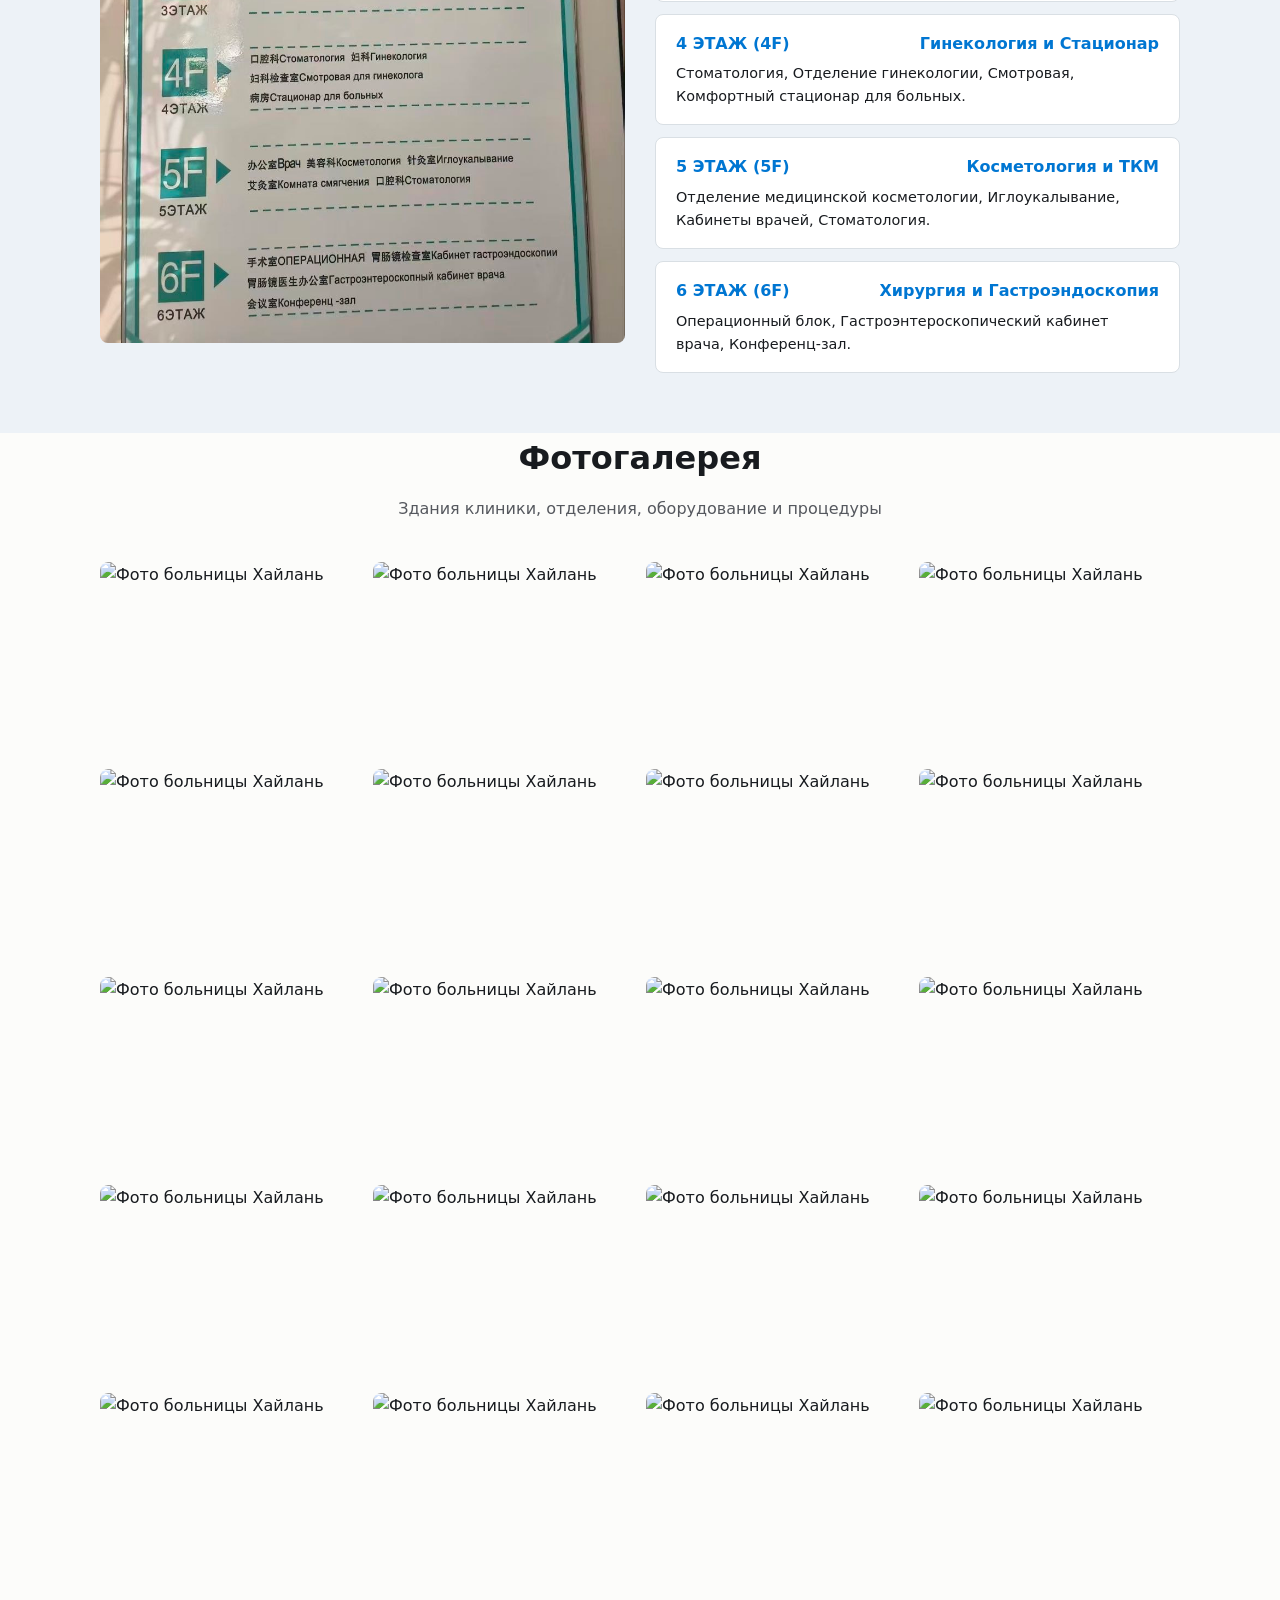
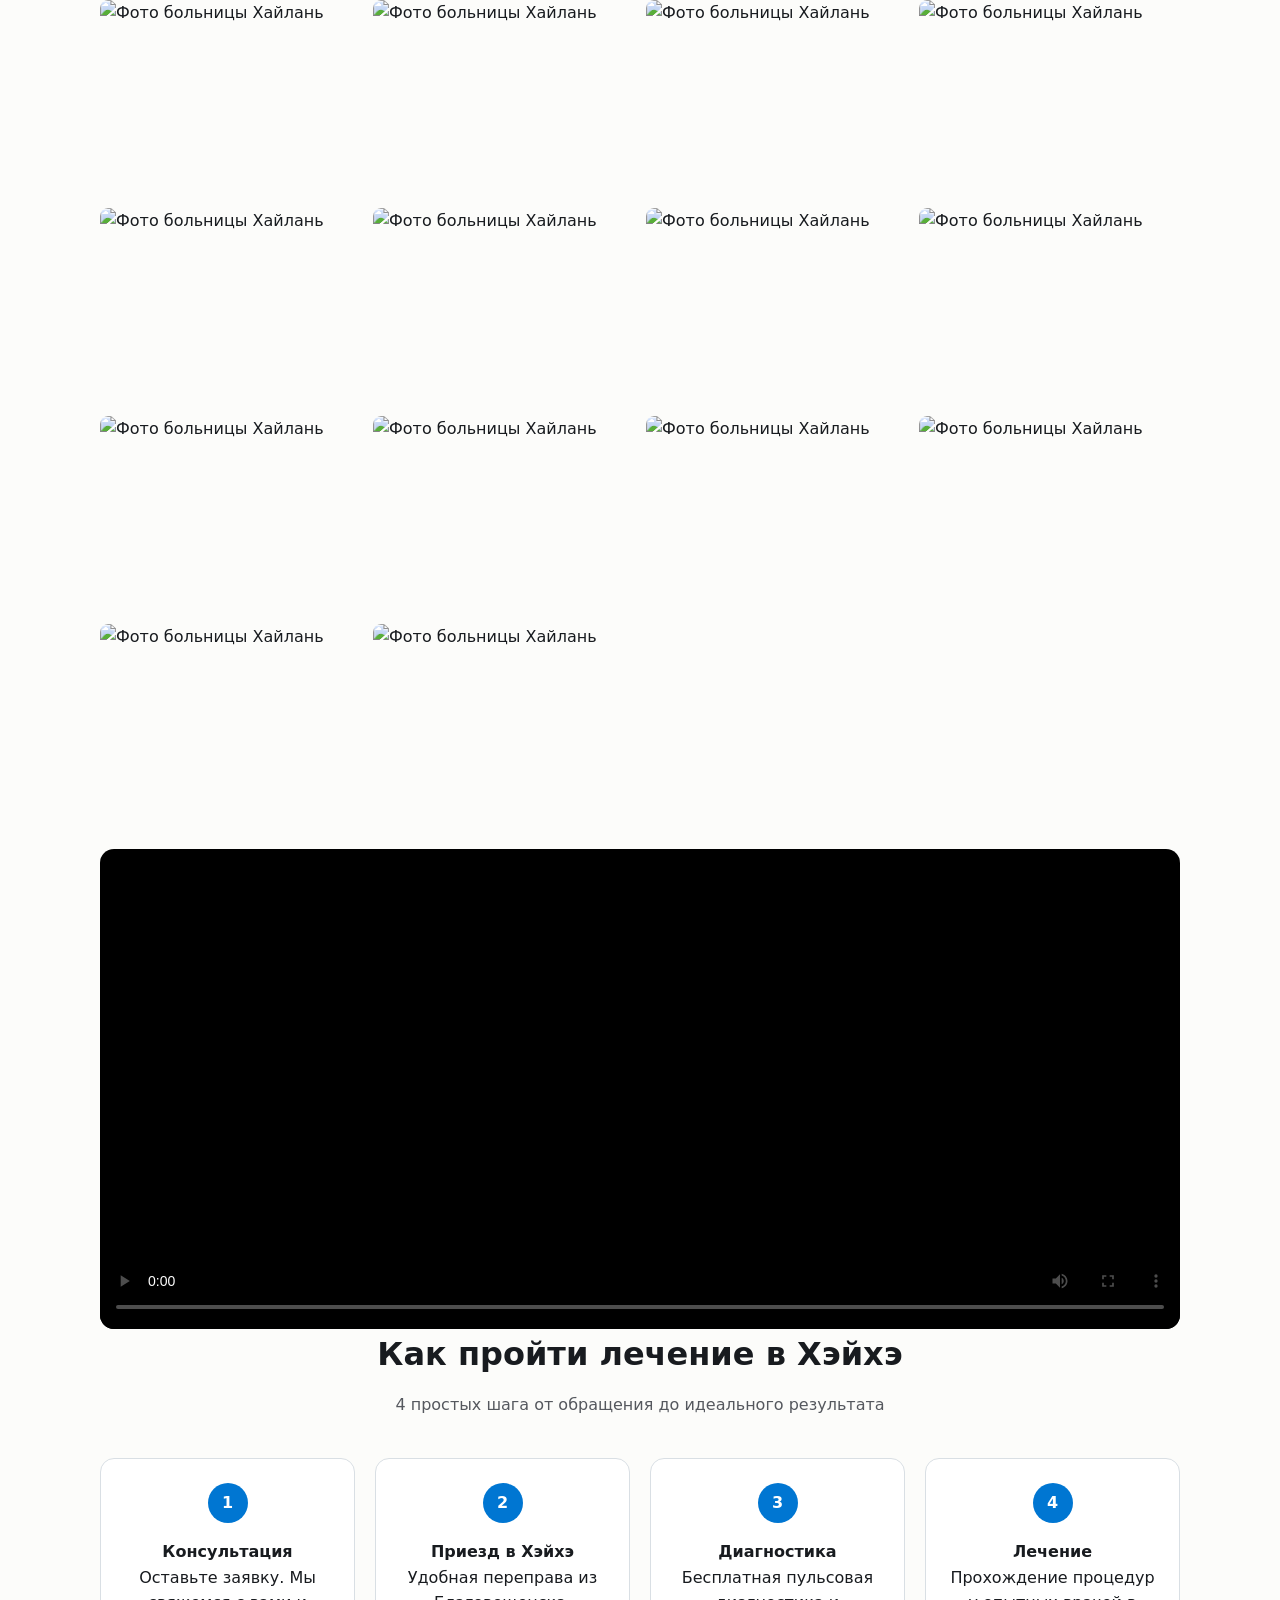
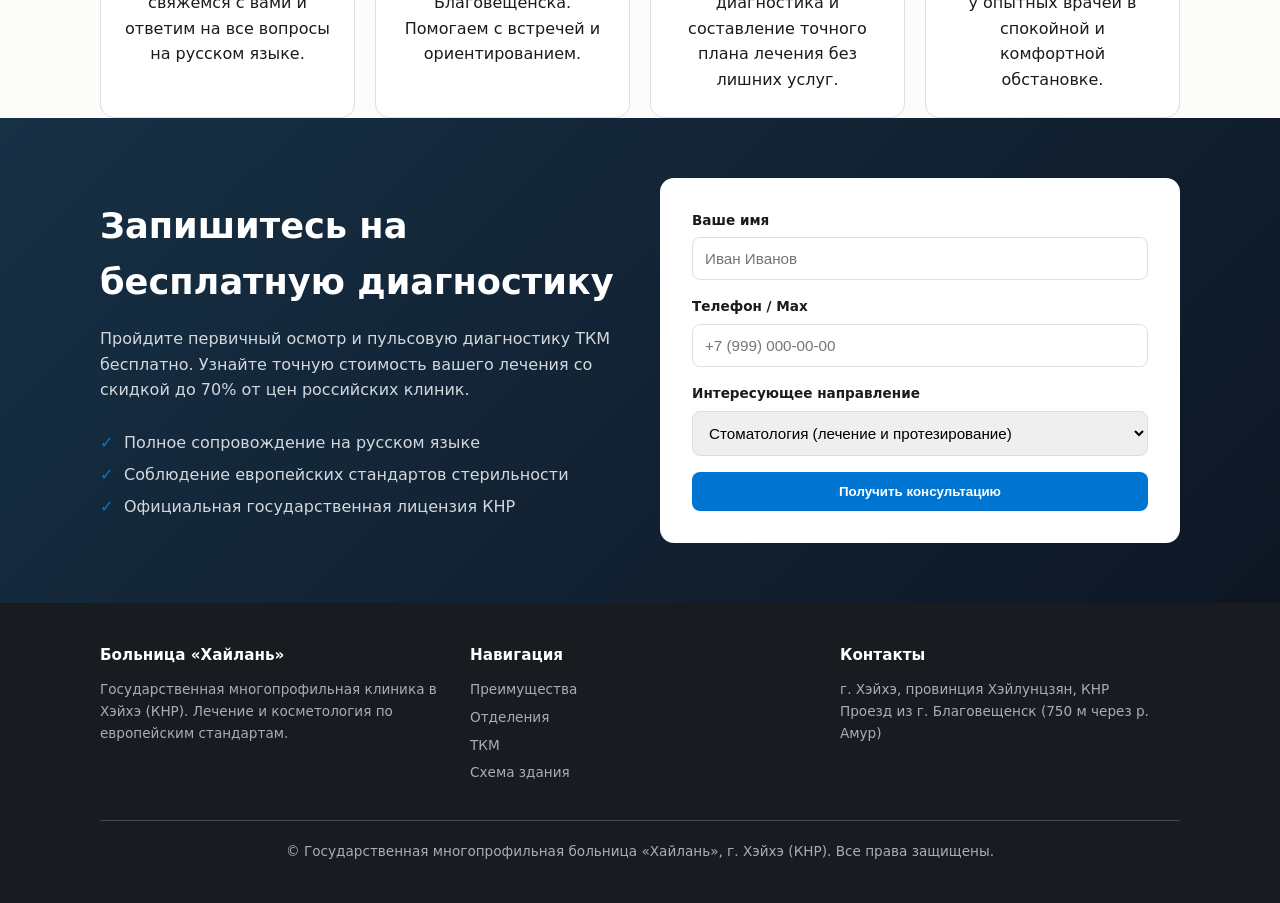
==== commit ff2de807: "добавлена фотогалерея с лайтбоксом и видео" ====
--- a/index.html
+++ b/index.html
@@ -230,6 +230,124 @@
       </div>
     </section>
 
+    <!-- Gallery -->
+    <section id="gallery" class="wrap">
+      <div class="section-title">
+        <h2>Фотогалерея</h2>
+        <p>Здания клиники, отделения, оборудование и процедуры</p>
+      </div>
+      <div class="gallery-grid">
+        <div class="gallery-item" onclick="openLightbox(0)">
+          <img src="assets/img/gallary/photo_5469806577524089527_y.jpg" alt="Фото больницы Хайлань" loading="lazy">
+        </div>
+        <div class="gallery-item" onclick="openLightbox(1)">
+          <img src="assets/img/gallary/photo_5469806577524089528_x.jpg" alt="Фото больницы Хайлань" loading="lazy">
+        </div>
+        <div class="gallery-item" onclick="openLightbox(2)">
+          <img src="assets/img/gallary/photo_5469806577524089529_y.jpg" alt="Фото больницы Хайлань" loading="lazy">
+        </div>
+        <div class="gallery-item" onclick="openLightbox(3)">
+          <img src="assets/img/gallary/photo_5469806577524089530_y.jpg" alt="Фото больницы Хайлань" loading="lazy">
+        </div>
+        <div class="gallery-item" onclick="openLightbox(4)">
+          <img src="assets/img/gallary/photo_5469806577524089531_y.jpg" alt="Фото больницы Хайлань" loading="lazy">
+        </div>
+        <div class="gallery-item" onclick="openLightbox(5)">
+          <img src="assets/img/gallary/photo_5469806577524089532_y.jpg" alt="Фото больницы Хайлань" loading="lazy">
+        </div>
+        <div class="gallery-item" onclick="openLightbox(6)">
+          <img src="assets/img/gallary/photo_5469806577524089533_y.jpg" alt="Фото больницы Хайлань" loading="lazy">
+        </div>
+        <div class="gallery-item" onclick="openLightbox(7)">
+          <img src="assets/img/gallary/photo_5469806577524089534_y.jpg" alt="Фото больницы Хайлань" loading="lazy">
+        </div>
+        <div class="gallery-item" onclick="openLightbox(8)">
+          <img src="assets/img/gallary/photo_5469806577524089535_y.jpg" alt="Фото больницы Хайлань" loading="lazy">
+        </div>
+        <div class="gallery-item" onclick="openLightbox(9)">
+          <img src="assets/img/gallary/photo_5469806577524089536_y.jpg" alt="Фото больницы Хайлань" loading="lazy">
+        </div>
+        <div class="gallery-item" onclick="openLightbox(10)">
+          <img src="assets/img/gallary/photo_5469806577524089537_y.jpg" alt="Фото больницы Хайлань" loading="lazy">
+        </div>
+        <div class="gallery-item" onclick="openLightbox(11)">
+          <img src="assets/img/gallary/photo_5469806577524089538_y.jpg" alt="Фото больницы Хайлань" loading="lazy">
+        </div>
+        <div class="gallery-item" onclick="openLightbox(12)">
+          <img src="assets/img/gallary/photo_5469806577524089539_y.jpg" alt="Фото больницы Хайлань" loading="lazy">
+        </div>
+        <div class="gallery-item" onclick="openLightbox(13)">
+          <img src="assets/img/gallary/photo_5469806577524089540_y.jpg" alt="Фото больницы Хайлань" loading="lazy">
+        </div>
+        <div class="gallery-item" onclick="openLightbox(14)">
+          <img src="assets/img/gallary/photo_5469806577524089541_y.jpg" alt="Фото больницы Хайлань" loading="lazy">
+        </div>
+        <div class="gallery-item" onclick="openLightbox(15)">
+          <img src="assets/img/gallary/photo_5469806577524089542_y.jpg" alt="Фото больницы Хайлань" loading="lazy">
+        </div>
+        <div class="gallery-item" onclick="openLightbox(16)">
+          <img src="assets/img/gallary/photo_5469806577524089543_y.jpg" alt="Фото больницы Хайлань" loading="lazy">
+        </div>
+        <div class="gallery-item" onclick="openLightbox(17)">
+          <img src="assets/img/gallary/photo_5469806577524089544_y.jpg" alt="Фото больницы Хайлань" loading="lazy">
+        </div>
+        <div class="gallery-item" onclick="openLightbox(18)">
+          <img src="assets/img/gallary/photo_5469806577524089545_y.jpg" alt="Фото больницы Хайлань" loading="lazy">
+        </div>
+        <div class="gallery-item" onclick="openLightbox(19)">
+          <img src="assets/img/gallary/photo_5469806577524089546_y.jpg" alt="Фото больницы Хайлань" loading="lazy">
+        </div>
+        <div class="gallery-item" onclick="openLightbox(20)">
+          <img src="assets/img/gallary/photo_5469806577524089547_y.jpg" alt="Фото больницы Хайлань" loading="lazy">
+        </div>
+        <div class="gallery-item" onclick="openLightbox(21)">
+          <img src="assets/img/gallary/photo_5469806577524089548_y.jpg" alt="Фото больницы Хайлань" loading="lazy">
+        </div>
+        <div class="gallery-item" onclick="openLightbox(22)">
+          <img src="assets/img/gallary/photo_5469806577524089549_y.jpg" alt="Фото больницы Хайлань" loading="lazy">
+        </div>
+        <div class="gallery-item" onclick="openLightbox(23)">
+          <img src="assets/img/gallary/photo_5469806577524089550_y.jpg" alt="Фото больницы Хайлань" loading="lazy">
+        </div>
+        <div class="gallery-item" onclick="openLightbox(24)">
+          <img src="assets/img/gallary/photo_5469806577524089551_y.jpg" alt="Фото больницы Хайлань" loading="lazy">
+        </div>
+        <div class="gallery-item" onclick="openLightbox(25)">
+          <img src="assets/img/gallary/photo_5469806577524089552_y.jpg" alt="Фото больницы Хайлань" loading="lazy">
+        </div>
+        <div class="gallery-item" onclick="openLightbox(26)">
+          <img src="assets/img/gallary/photo_5469806577524089553_y.jpg" alt="Фото больницы Хайлань" loading="lazy">
+        </div>
+        <div class="gallery-item" onclick="openLightbox(27)">
+          <img src="assets/img/gallary/photo_5469806577524089554_y.jpg" alt="Фото больницы Хайлань" loading="lazy">
+        </div>
+        <div class="gallery-item" onclick="openLightbox(28)">
+          <img src="assets/img/gallary/photo_5469806577524089555_y.jpg" alt="Фото больницы Хайлань" loading="lazy">
+        </div>
+        <div class="gallery-item" onclick="openLightbox(29)">
+          <img src="assets/img/gallary/photo_5469806577524089556_y.jpg" alt="Фото больницы Хайлань" loading="lazy">
+        </div>
+        <div class="gallery-item" onclick="openLightbox(30)">
+          <img src="assets/img/gallary/photo_5469806577524089557_y.jpg" alt="Фото больницы Хайлань" loading="lazy">
+        </div>
+        <div class="gallery-item" onclick="openLightbox(31)">
+          <img src="assets/img/gallary/photo_5469806577524089558_y.jpg" alt="Фото больницы Хайлань" loading="lazy">
+        </div>
+        <div class="gallery-item" onclick="openLightbox(32)">
+          <img src="assets/img/gallary/photo_5469806577524089559_y.jpg" alt="Фото больницы Хайлань" loading="lazy">
+        </div>
+        <div class="gallery-item" onclick="openLightbox(33)">
+          <img src="assets/img/gallary/photo_5469806577524089560_y.jpg" alt="Фото больницы Хайлань" loading="lazy">
+        </div>
+      </div>
+      <div class="gallery-video">
+        <video controls preload="metadata" poster="assets/img/gallary/photo_5469806577524089527_y.jpg">
+          <source src="assets/img/gallary/document_5469806577064128558.mp4" type="video/mp4">
+          Ваш браузер не поддерживает видео.
+        </video>
+      </div>
+    </section>
+
     <!-- Travel Steps -->
     <section class="wrap">
       <div class="section-title">
@@ -298,6 +416,15 @@
         </div>
       </div>
     </section>
+
+    <!-- Lightbox -->
+    <div class="lightbox" id="lightbox" onclick="closeLightboxOutside(event)">
+      <button class="lightbox-close" onclick="closeLightbox()" aria-label="Закрыть">&times;</button>
+      <button class="lightbox-nav lightbox-prev" onclick="navigateLightbox(-1)" aria-label="Предыдущее">&lsaquo;</button>
+      <img id="lightbox-img" src="" alt="Фото из галереи">
+      <button class="lightbox-nav lightbox-next" onclick="navigateLightbox(1)" aria-label="Следующее">&rsaquo;</button>
+      <div class="lightbox-counter" id="lightbox-counter"></div>
+    </div>
   </main>
 
   <!-- Footer -->
@@ -329,6 +456,7 @@
 
   <script>
     (function() {
+      // Hamburger menu
       var hamburger = document.querySelector('.hamburger');
       var navLinks = document.querySelector('.nav-links');
       if (hamburger && navLinks) {
@@ -337,7 +465,6 @@
           hamburger.classList.toggle('active');
           hamburger.setAttribute('aria-expanded', isOpen);
         });
-        // Close menu on link click
         navLinks.querySelectorAll('a').forEach(function(link) {
           link.addEventListener('click', function() {
             navLinks.classList.remove('open');
@@ -345,7 +472,6 @@
             hamburger.setAttribute('aria-expanded', 'false');
           });
         });
-        // Close on Escape
         document.addEventListener('keydown', function(e) {
           if (e.key === 'Escape' && navLinks.classList.contains('open')) {
             navLinks.classList.remove('open');
@@ -355,6 +481,49 @@
           }
         });
       }
+
+      // Lightbox
+      var galleryImages = document.querySelectorAll('.gallery-item img');
+      var lightbox = document.getElementById('lightbox');
+      var lightboxImg = document.getElementById('lightbox-img');
+      var lightboxCounter = document.getElementById('lightbox-counter');
+      var currentIndex = 0;
+
+      window.openLightbox = function(index) {
+        currentIndex = index;
+        lightboxImg.src = galleryImages[index].src;
+        lightboxImg.alt = galleryImages[index].alt;
+        updateCounter();
+        lightbox.classList.add('active');
+        document.body.style.overflow = 'hidden';
+      };
+
+      window.closeLightbox = function() {
+        lightbox.classList.remove('active');
+        document.body.style.overflow = '';
+      };
+
+      window.closeLightboxOutside = function(e) {
+        if (e.target === lightbox) closeLightbox();
+      };
+
+      window.navigateLightbox = function(dir) {
+        currentIndex = (currentIndex + dir + galleryImages.length) % galleryImages.length;
+        lightboxImg.src = galleryImages[currentIndex].src;
+        lightboxImg.alt = galleryImages[currentIndex].alt;
+        updateCounter();
+      };
+
+      function updateCounter() {
+        lightboxCounter.textContent = (currentIndex + 1) + ' / ' + galleryImages.length;
+      }
+
+      document.addEventListener('keydown', function(e) {
+        if (!lightbox.classList.contains('active')) return;
+        if (e.key === 'Escape') closeLightbox();
+        if (e.key === 'ArrowLeft') navigateLightbox(-1);
+        if (e.key === 'ArrowRight') navigateLightbox(1);
+      });
     })();
   </script>
 
--- a/assets/css/style.css
+++ b/assets/css/style.css
@@ -126,10 +126,31 @@
 .footer-col a:hover { color: #fff; }
 .footer-bottom { margin-top: 30px; padding-top: 20px; border-top: 1px solid oklch(0.40 0.01 260); text-align: center; }
 
+/* Gallery */
+.gallery-grid { display: grid; grid-template-columns: repeat(4, 1fr); gap: 12px; }
+.gallery-item { position: relative; overflow: hidden; border-radius: var(--radius-sm); cursor: pointer; aspect-ratio: 4/3; }
+.gallery-item img { width: 100%; height: 100%; object-fit: cover; transition: transform 0.3s ease; }
+.gallery-item:hover img { transform: scale(1.05); }
+.gallery-video { margin-top: 30px; border-radius: var(--radius); overflow: hidden; background: #000; }
+.gallery-video video { width: 100%; max-height: 480px; display: block; }
+
+/* Lightbox */
+.lightbox { display: none; position: fixed; inset: 0; background: rgba(0,0,0,0.92); z-index: 9999; align-items: center; justify-content: center; }
+.lightbox.active { display: flex; }
+.lightbox img { max-width: 90vw; max-height: 85vh; object-fit: contain; border-radius: var(--radius-sm); }
+.lightbox-close { position: absolute; top: 20px; right: 24px; font-size: 2rem; color: #fff; background: none; border: none; cursor: pointer; width: 48px; height: 48px; display: flex; align-items: center; justify-content: center; border-radius: 50%; transition: background 0.2s; }
+.lightbox-close:hover { background: rgba(255,255,255,0.15); }
+.lightbox-nav { position: absolute; top: 50%; transform: translateY(-50%); font-size: 2.5rem; color: #fff; background: rgba(255,255,255,0.1); border: none; cursor: pointer; width: 52px; height: 52px; border-radius: 50%; display: flex; align-items: center; justify-content: center; transition: background 0.2s; }
+.lightbox-nav:hover { background: rgba(255,255,255,0.25); }
+.lightbox-prev { left: 16px; }
+.lightbox-next { right: 16px; }
+.lightbox-counter { position: absolute; bottom: 20px; left: 50%; transform: translateX(-50%); color: oklch(0.8 0.01 260); font-size: 0.9rem; }
+
 /* Responsive */
 @media (max-width: 900px) {
   .hero-grid, .feature-box, .floors-container, .cta-grid, .grid-2, .grid-3, .grid-4, .steps { grid-template-columns: 1fr; }
   .footer-content { grid-template-columns: 1fr; gap: 20px; }
+  .gallery-grid { grid-template-columns: repeat(3, 1fr); }
 
   /* Hamburger menu */
   .hamburger { display: flex; }
@@ -148,6 +169,7 @@
     transform: translateX(100%);
     transition: transform 0.3s ease;
     z-index: 99;
+    padding: 0 20px;
   }
   nav.nav-links.open { transform: translateX(0); }
   nav.nav-links a { padding: 10px 20px; }
@@ -156,3 +178,10 @@
   .hero-stats { grid-template-columns: 1fr; text-align: center; }
   .header-contact { display: none; }
 }
+
+@media (max-width: 600px) {
+  .gallery-grid { grid-template-columns: repeat(2, 1fr); gap: 8px; }
+  .lightbox-nav { width: 40px; height: 40px; font-size: 1.8rem; }
+  .lightbox-prev { left: 8px; }
+  .lightbox-next { right: 8px; }
+}
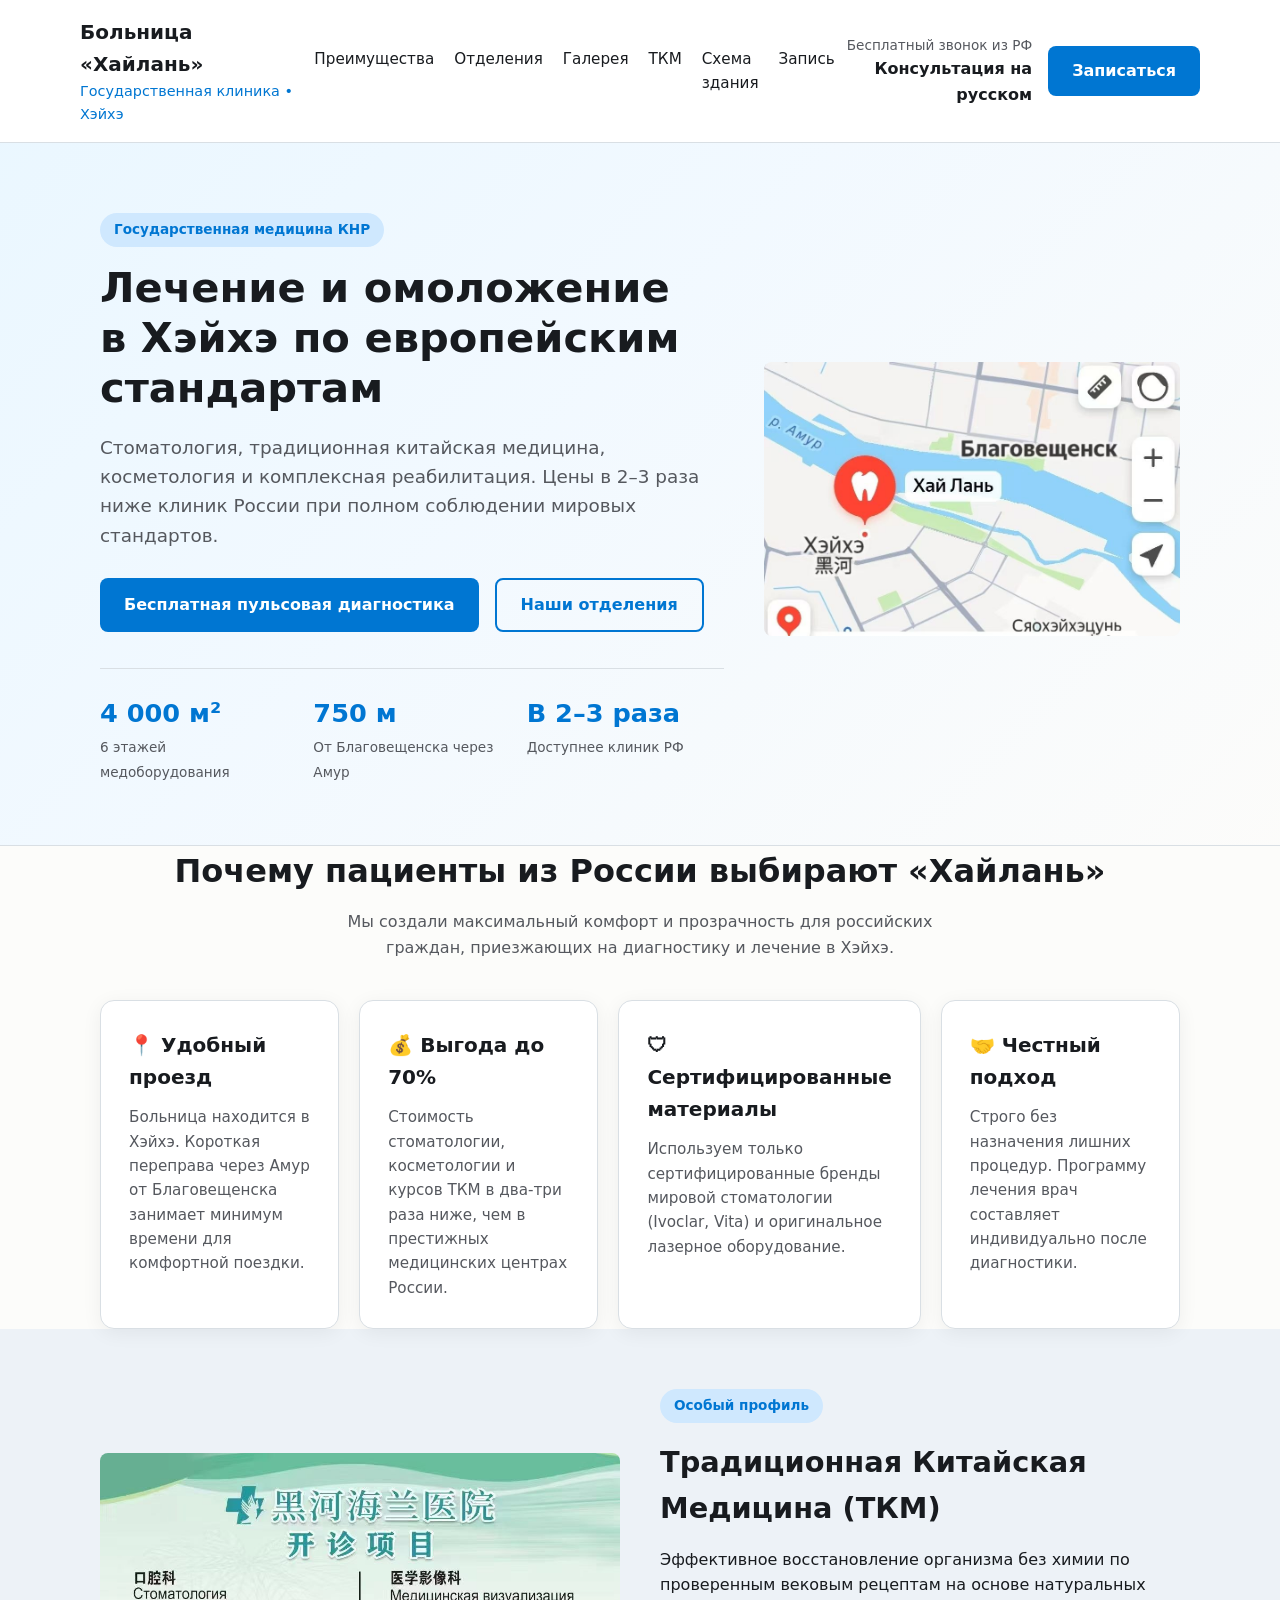
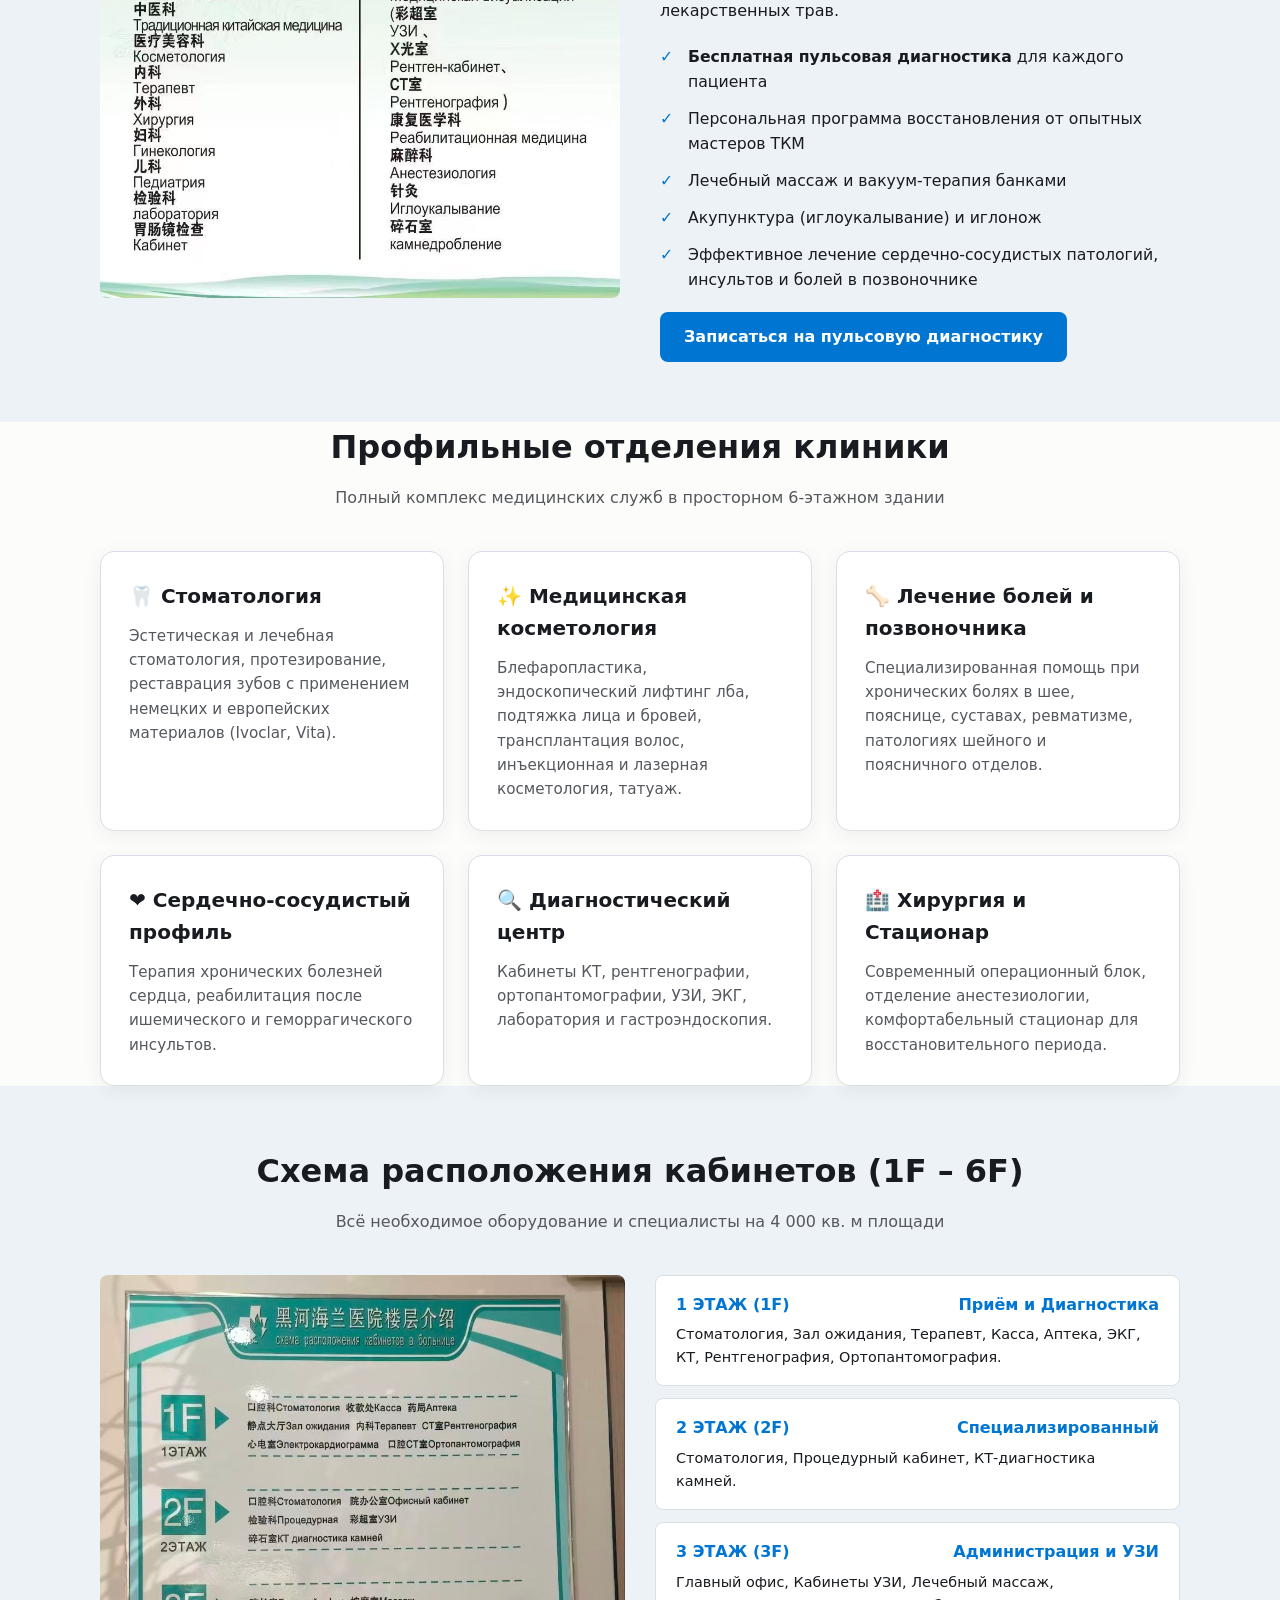
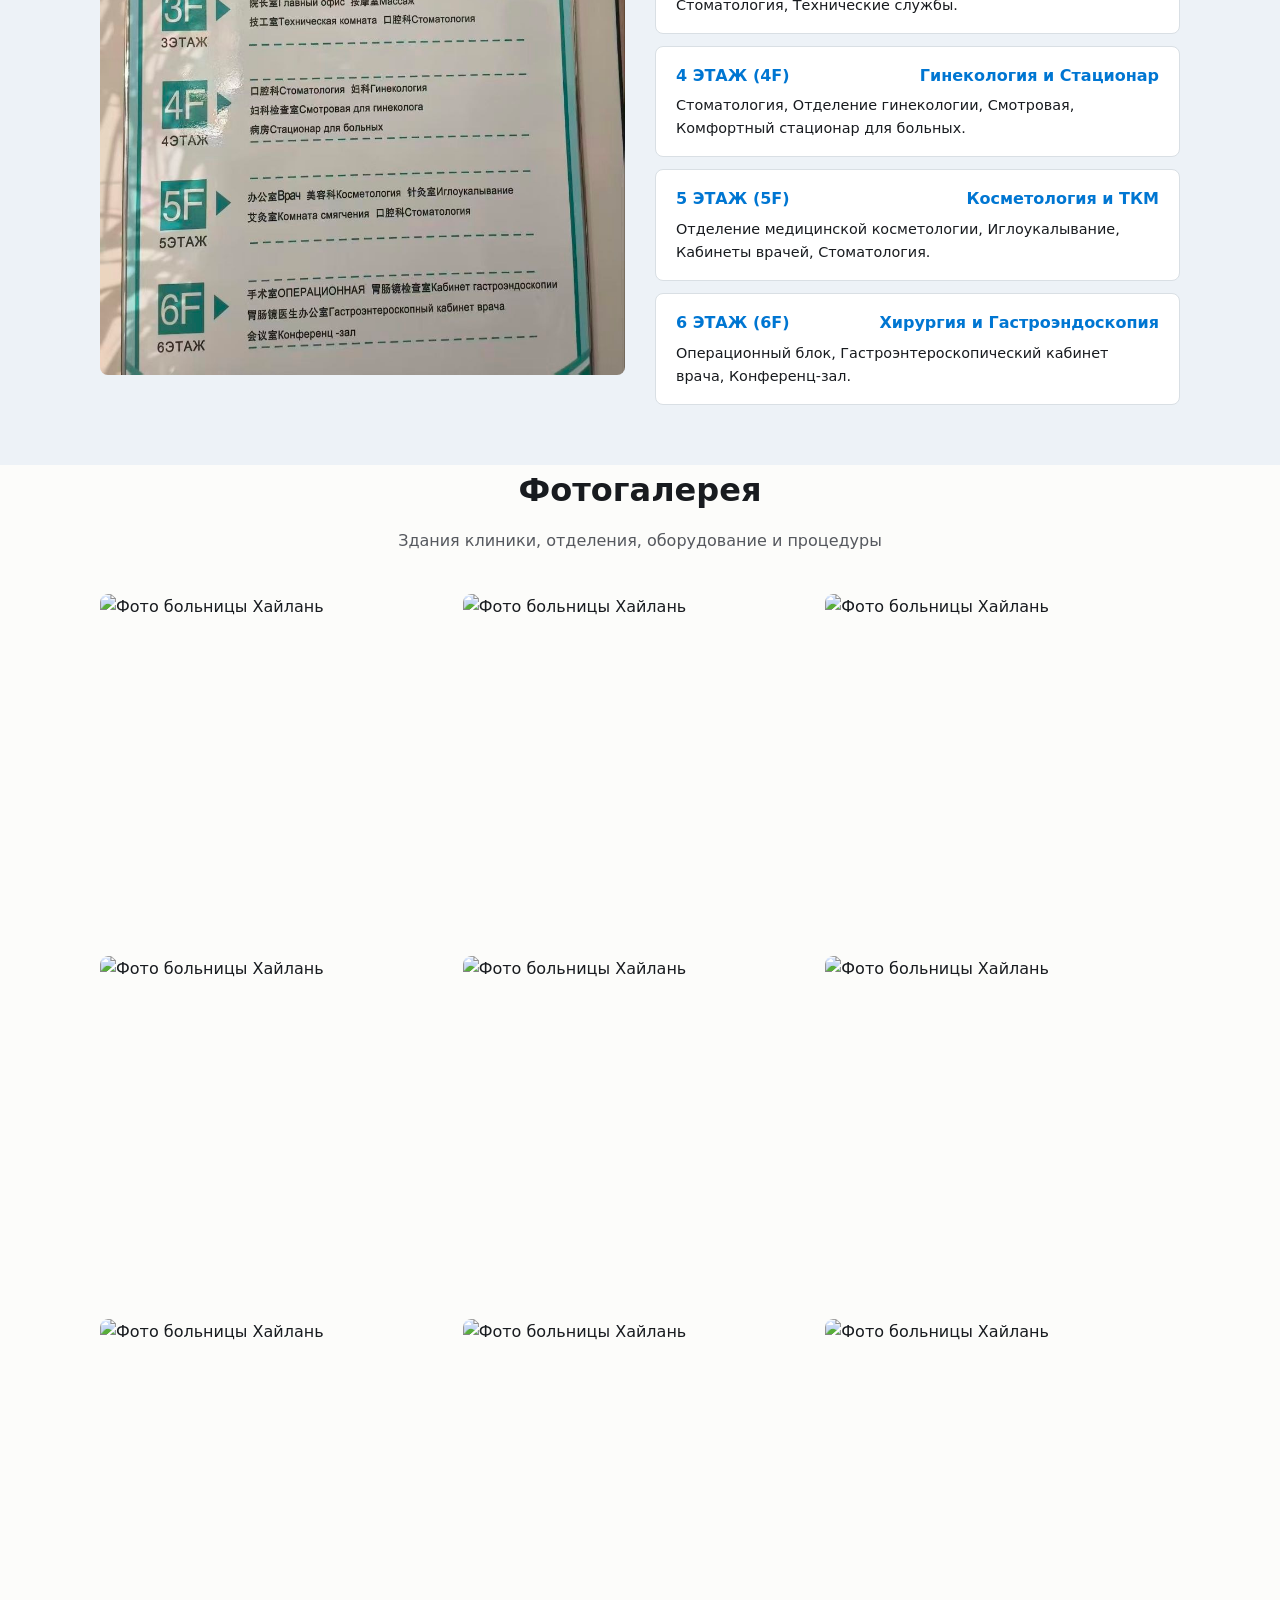
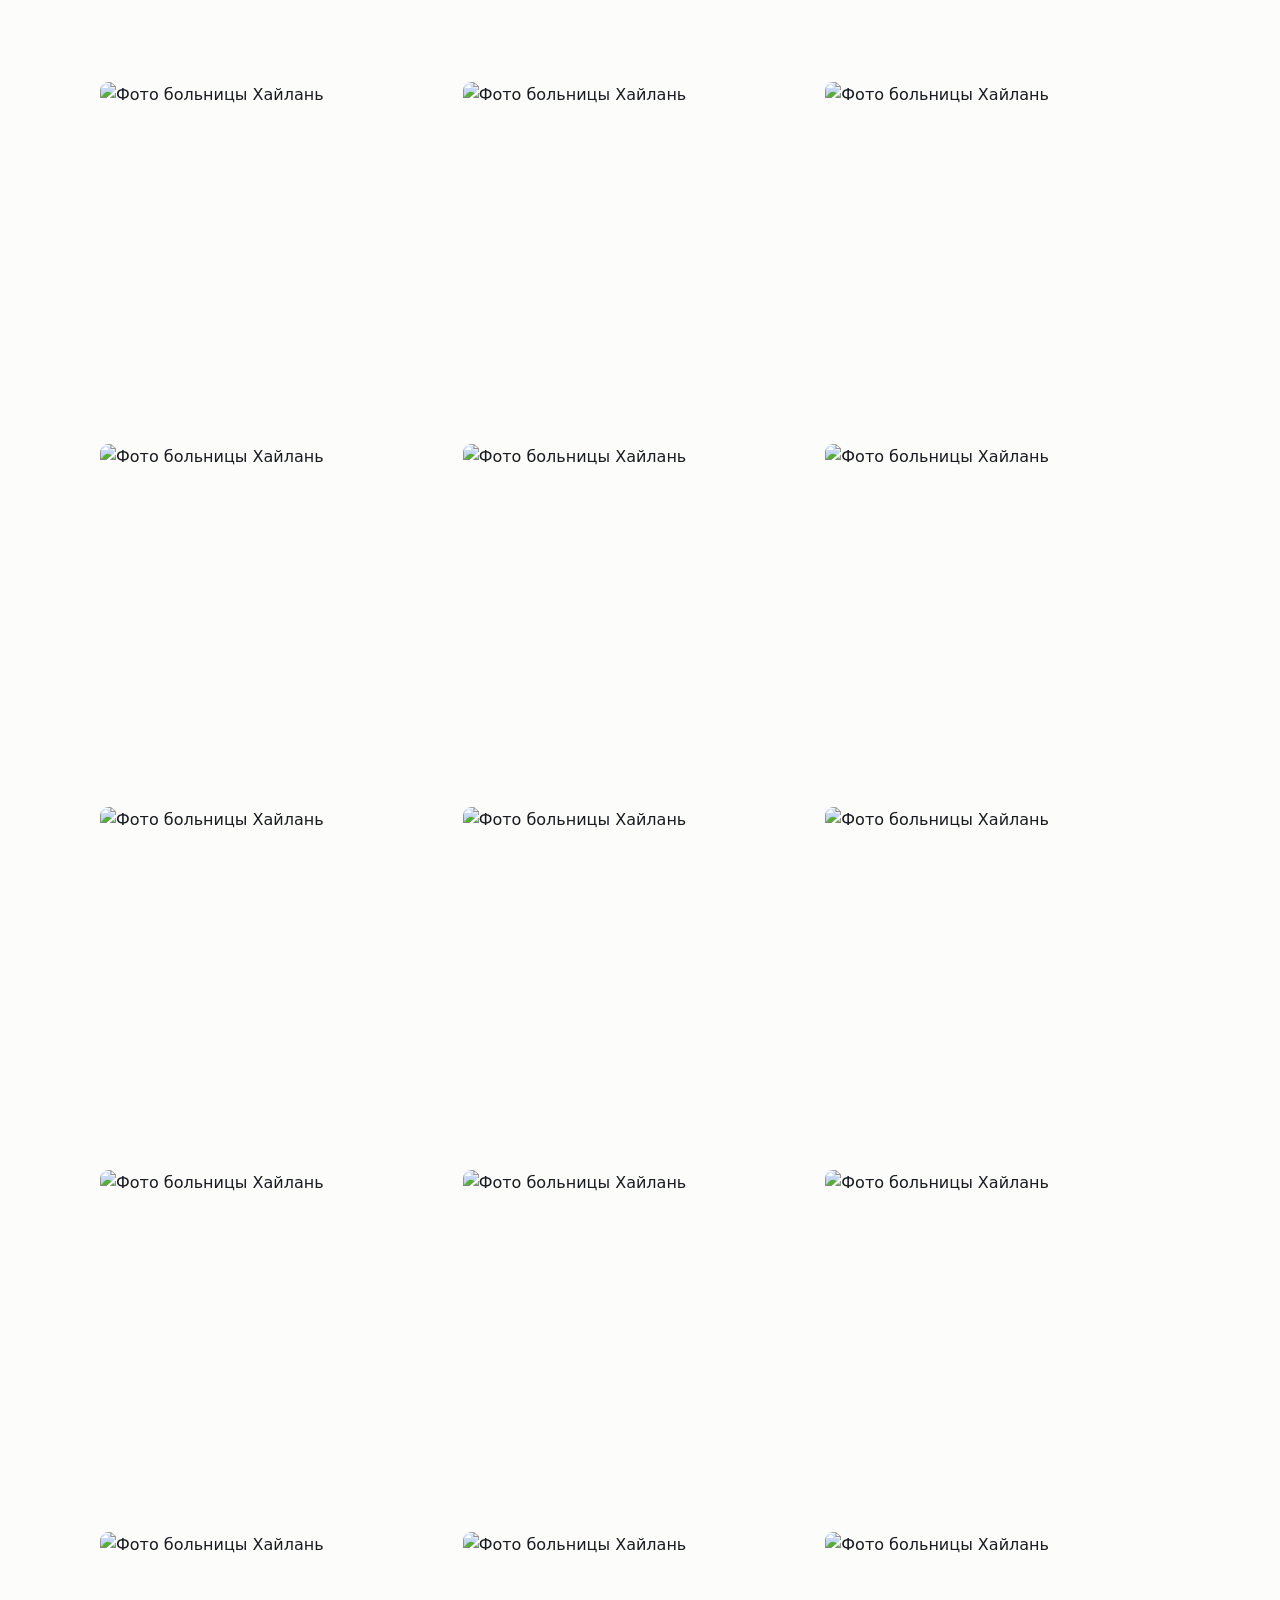
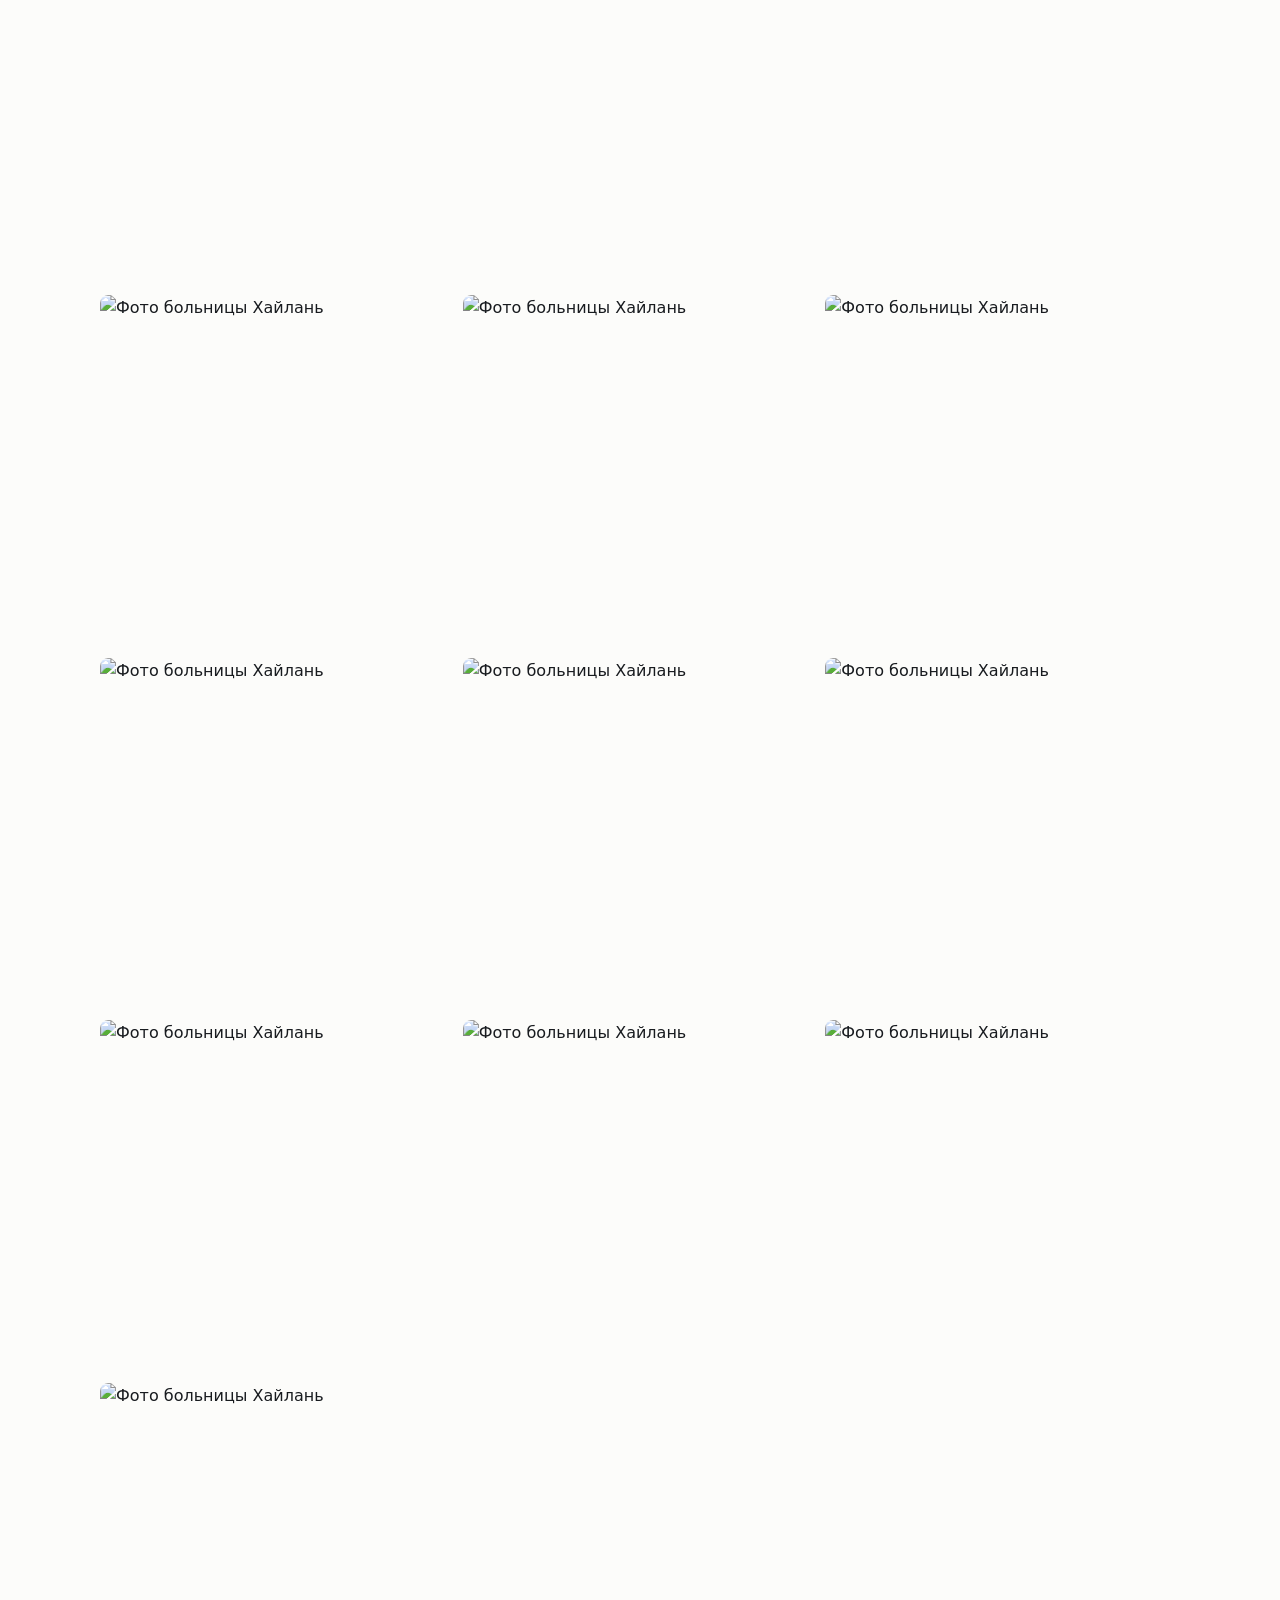
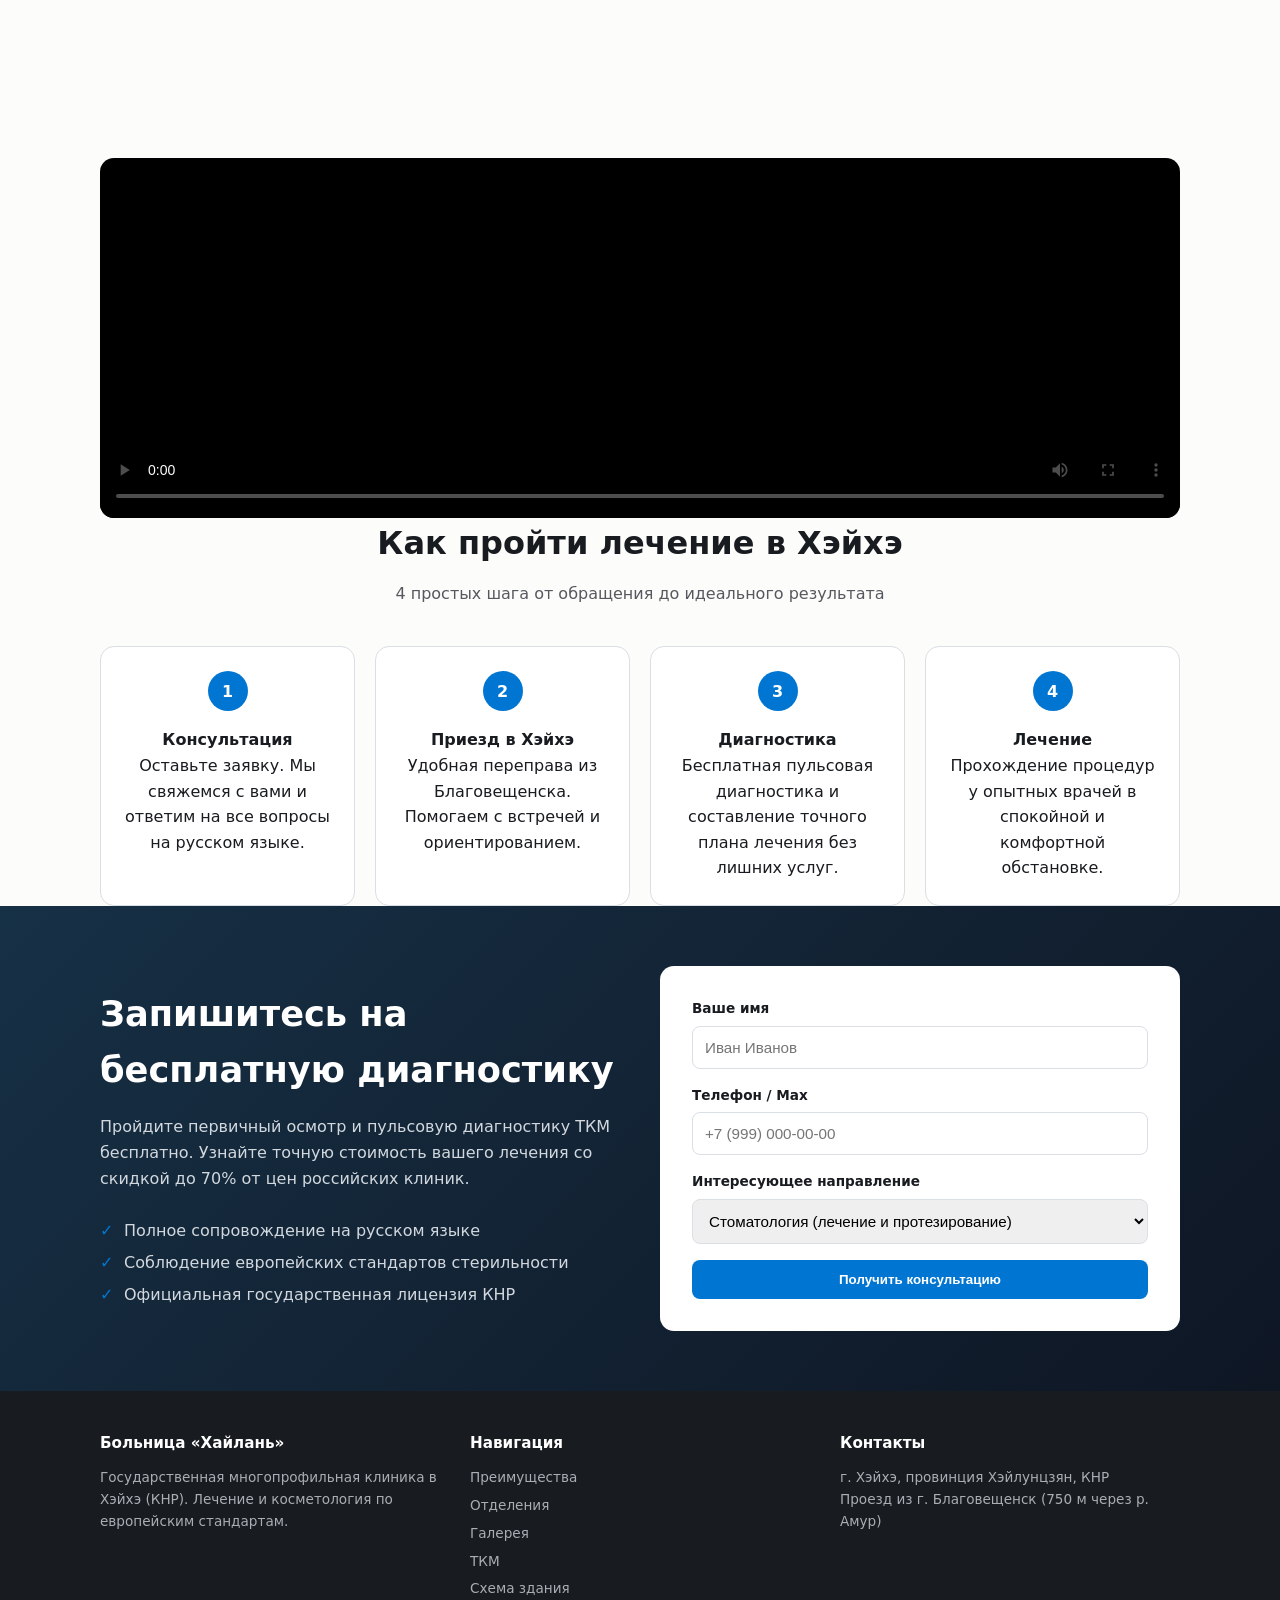
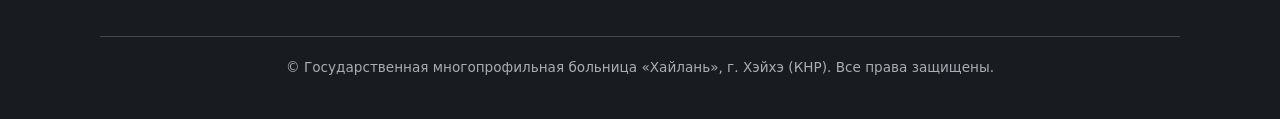
==== commit d0ab3970: "галерея: компактная сетка 3 колонки с квадратными ячейками" ====
--- a/index.html
+++ b/index.html
@@ -57,6 +57,7 @@
       <nav class="nav-links" aria-label="Основная навигация">
         <a href="#advantages">Преимущества</a>
         <a href="#departments">Отделения</a>
+        <a href="#gallery">Галерея</a>
         <a href="#tcm">ТКМ</a>
         <a href="#floors">Схема здания</a>
         <a href="#contact">Запись</a>
@@ -438,9 +439,10 @@
         <div class="footer-col">
           <h4>Навигация</h4>
           <a href="#advantages">Преимущества</a>
-          <a href="#departments">Отделения</a>
-          <a href="#tcm">ТКМ</a>
-          <a href="#floors">Схема здания</a>
+        <a href="#departments">Отделения</a>
+        <a href="#gallery">Галерея</a>
+        <a href="#tcm">ТКМ</a>
+        <a href="#floors">Схема здания</a>
         </div>
         <div class="footer-col">
           <h4>Контакты</h4>
--- a/assets/css/style.css
+++ b/assets/css/style.css
@@ -127,12 +127,12 @@
 .footer-bottom { margin-top: 30px; padding-top: 20px; border-top: 1px solid oklch(0.40 0.01 260); text-align: center; }
 
 /* Gallery */
-.gallery-grid { display: grid; grid-template-columns: repeat(4, 1fr); gap: 12px; }
-.gallery-item { position: relative; overflow: hidden; border-radius: var(--radius-sm); cursor: pointer; aspect-ratio: 4/3; }
+.gallery-grid { display: grid; grid-template-columns: repeat(3, 1fr); gap: 8px; }
+.gallery-item { position: relative; overflow: hidden; border-radius: var(--radius-sm); cursor: pointer; aspect-ratio: 1/1; }
 .gallery-item img { width: 100%; height: 100%; object-fit: cover; transition: transform 0.3s ease; }
-.gallery-item:hover img { transform: scale(1.05); }
-.gallery-video { margin-top: 30px; border-radius: var(--radius); overflow: hidden; background: #000; }
-.gallery-video video { width: 100%; max-height: 480px; display: block; }
+.gallery-item:hover img { transform: scale(1.08); }
+.gallery-video { margin-top: 20px; border-radius: var(--radius); overflow: hidden; background: #000; }
+.gallery-video video { width: 100%; max-height: 360px; display: block; }
 
 /* Lightbox */
 .lightbox { display: none; position: fixed; inset: 0; background: rgba(0,0,0,0.92); z-index: 9999; align-items: center; justify-content: center; }
@@ -150,7 +150,7 @@
 @media (max-width: 900px) {
   .hero-grid, .feature-box, .floors-container, .cta-grid, .grid-2, .grid-3, .grid-4, .steps { grid-template-columns: 1fr; }
   .footer-content { grid-template-columns: 1fr; gap: 20px; }
-  .gallery-grid { grid-template-columns: repeat(3, 1fr); }
+  .gallery-grid { grid-template-columns: repeat(3, 1fr); gap: 6px; }
 
   /* Hamburger menu */
   .hamburger { display: flex; }
